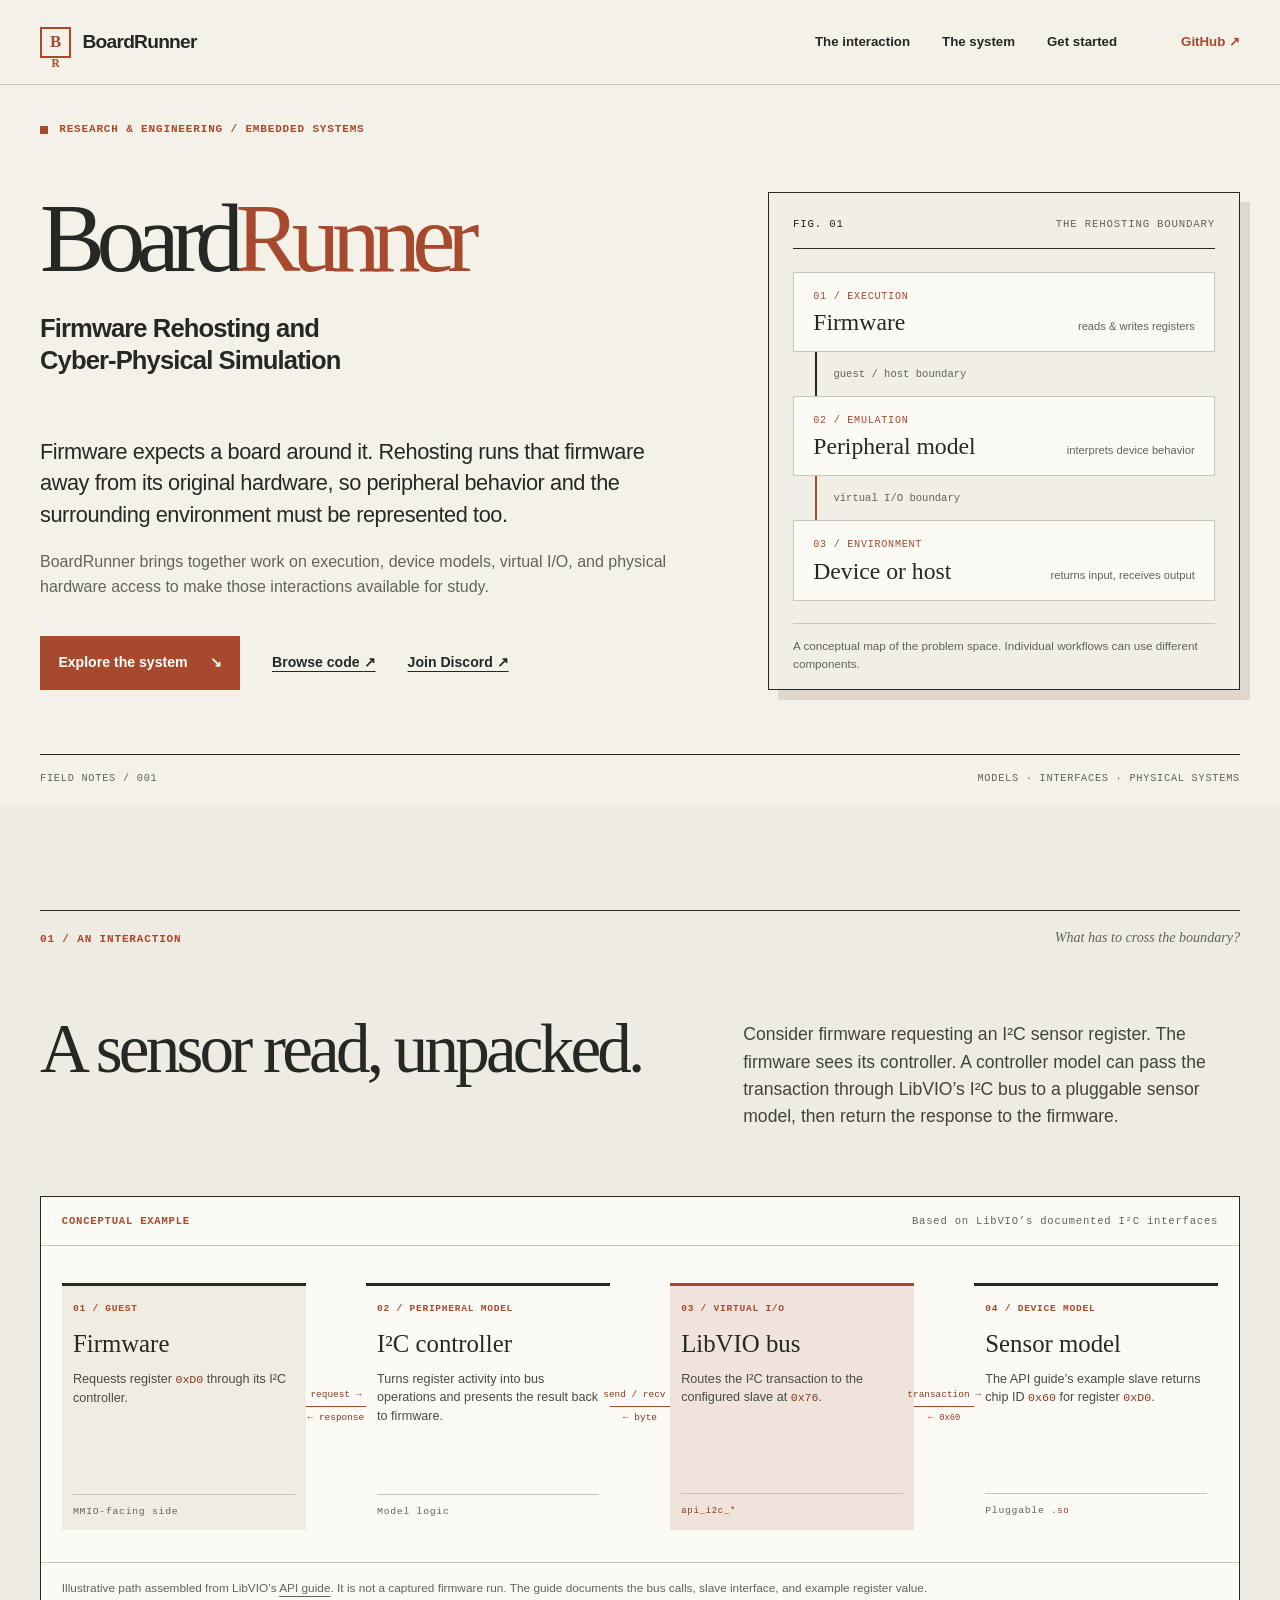
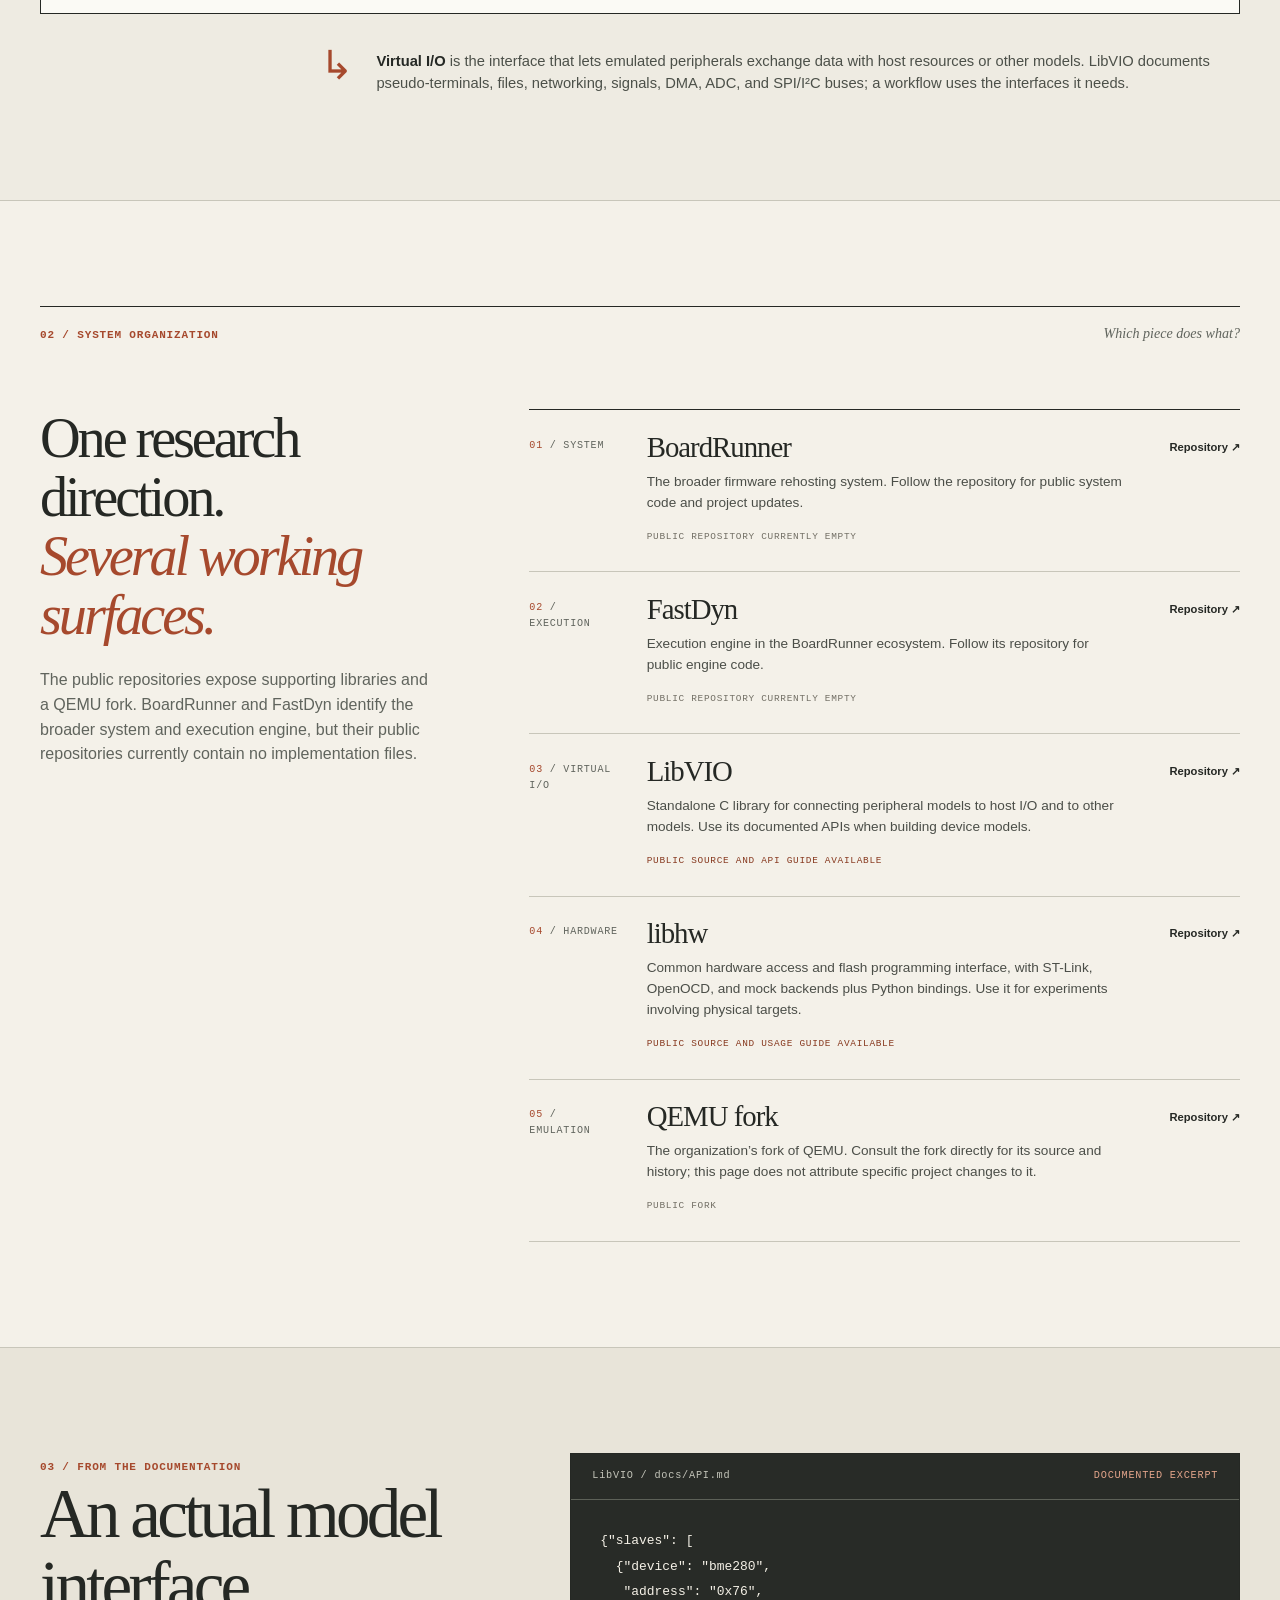
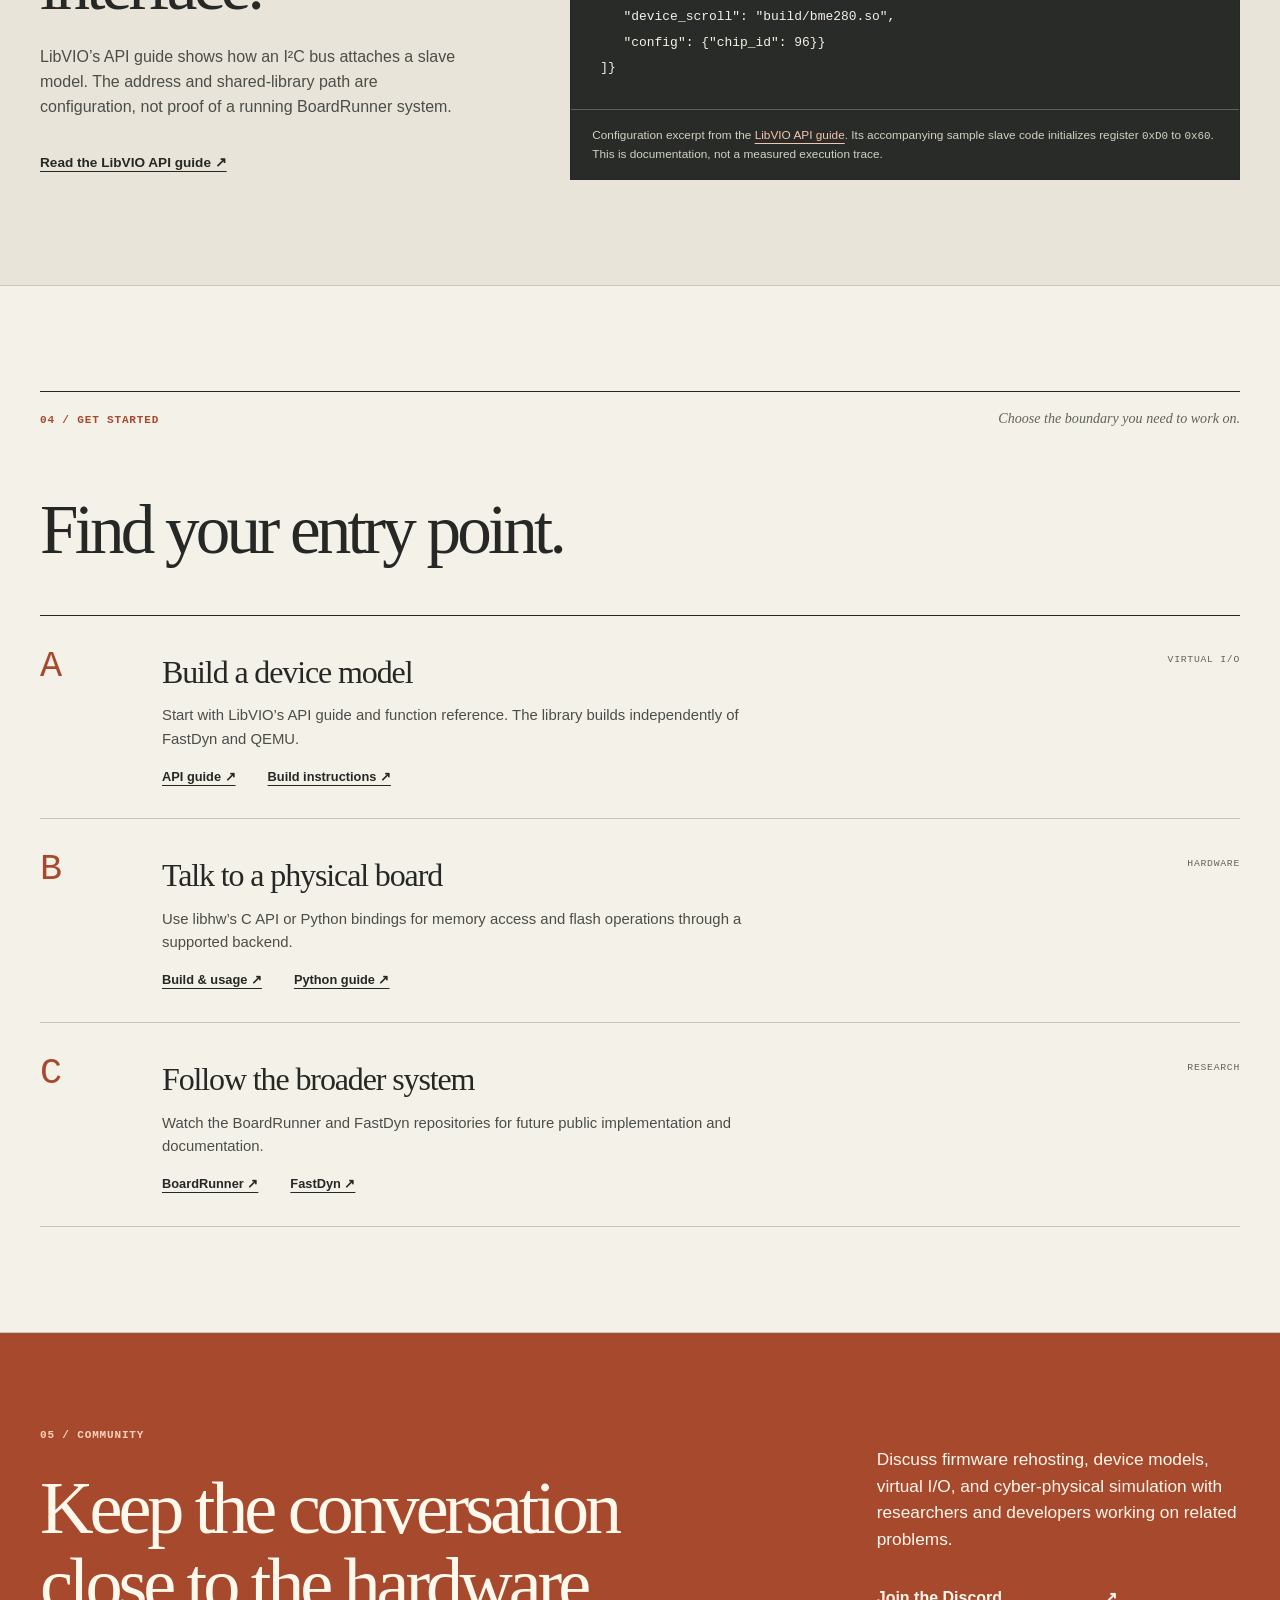
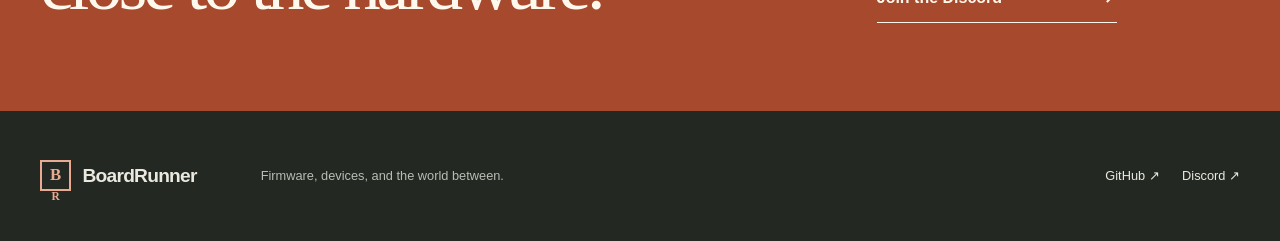
==== index.html @ d7769167 "Build BoardRunner research website" ====
<!doctype html>
<html lang="en">
<head>
  <meta charset="utf-8">
  <meta name="viewport" content="width=device-width, initial-scale=1">
  <meta name="color-scheme" content="light">
  <meta name="theme-color" content="#f4f1e9">
  <meta name="description" content="BoardRunner is a research and engineering effort focused on firmware rehosting, virtual I/O, and cyber-physical systems simulation.">
  <title>BoardRunner — Firmware Rehosting and Cyber-Physical Simulation</title>
  <link rel="icon" href="./favicon.svg" type="image/svg+xml">
  <link rel="stylesheet" href="./styles.css">
</head>
<body>
  <a class="skip-link" href="#main">Skip to content</a>
  <header class="site-header">
    <div class="wrap header-inner">
      <a class="wordmark" href="#top" aria-label="BoardRunner, back to top"><span class="wordmark-mark" aria-hidden="true">B<span>R</span></span><span>BoardRunner</span></a>
      <nav aria-label="Main navigation"><a href="#interaction">The interaction</a><a href="#system">The system</a><a href="#start">Get started</a></nav>
      <a class="header-github" href="https://github.com/boardrunner2049">GitHub <span aria-hidden="true">↗</span></a>
    </div>
  </header>
  <main id="main">
    <section class="hero wrap" id="top" aria-labelledby="hero-title">
      <div class="hero-kicker"><span class="line-dot" aria-hidden="true"></span> Research &amp; engineering / embedded systems</div>
      <div class="hero-grid">
        <div class="hero-copy">
          <h1 id="hero-title">Board<span>Runner</span><small>Firmware Rehosting and<br>Cyber-Physical Simulation</small></h1>
          <p class="lead">Firmware expects a board around it. Rehosting runs that firmware away from its original hardware, so peripheral behavior and the surrounding environment must be represented too.</p>
          <p class="hero-secondary">BoardRunner brings together work on execution, device models, virtual I/O, and physical hardware access to make those interactions available for study.</p>
          <div class="hero-actions"><a class="primary-link" href="#interaction">Explore the system <span aria-hidden="true">↘</span></a><a href="https://github.com/boardrunner2049">Browse code <span aria-hidden="true">↗</span></a><a href="https://discord.gg/wYFbUQT5y">Join Discord <span aria-hidden="true">↗</span></a></div>
        </div>
        <div class="hero-figure" role="img" aria-label="Conceptual map: firmware interacts with a peripheral model, which exchanges data with a device or host through virtual I/O.">
          <div class="figure-index">FIG. 01 <span>THE REHOSTING BOUNDARY</span></div>
          <div class="hero-schema">
            <div class="schema-entry"><span class="schema-num">01 / EXECUTION</span><strong>Firmware</strong><span>reads &amp; writes registers</span></div>
            <div class="schema-connector"><span>guest / host boundary</span></div>
            <div class="schema-entry"><span class="schema-num">02 / EMULATION</span><strong>Peripheral model</strong><span>interprets device behavior</span></div>
            <div class="schema-connector accent"><span>virtual I/O boundary</span></div>
            <div class="schema-entry"><span class="schema-num">03 / ENVIRONMENT</span><strong>Device or host</strong><span>returns input, receives output</span></div>
          </div>
          <p class="figure-caption">A conceptual map of the problem space. Individual workflows can use different components.</p>
        </div>
      </div>
      <div class="hero-footer"><span>FIELD NOTES / 001</span><span>MODELS · INTERFACES · PHYSICAL SYSTEMS</span></div>
    </section>
    <section class="section interaction" id="interaction" aria-labelledby="interaction-title">
      <div class="wrap">
        <div class="section-head"><span class="eyebrow">01 / AN INTERACTION</span><p>What has to cross the boundary?</p></div>
        <div class="section-intro"><h2 id="interaction-title">A sensor read, unpacked.</h2><p>Consider firmware requesting an I²C sensor register. The firmware sees its controller. A controller model can pass the transaction through LibVIO’s I²C bus to a pluggable sensor model, then return the response to the firmware.</p></div>
        <figure class="interaction-figure">
          <div class="figure-topline"><span>CONCEPTUAL EXAMPLE</span><span>Based on LibVIO’s documented I²C interfaces</span></div>
          <p class="flow-mobile-key">Request: firmware → controller → LibVIO → sensor<br>Response: sensor → LibVIO → controller → firmware</p>
          <div class="flow" role="img" aria-label="Conceptual I2C read: firmware requests register 0xD0; an I2C controller model passes bus operations through LibVIO to an example sensor model at address 0x76; the example model returns chip ID 0x60; the controller makes the result available to firmware.">
            <div class="flow-node flow-firmware"><span class="node-number">01 / GUEST</span><strong>Firmware</strong><p>Requests register <code>0xD0</code> through its I²C controller.</p><span class="node-foot">MMIO-facing side</span></div>
            <div class="flow-arrow"><span>request →</span><i aria-hidden="true"></i><span>← response</span></div>
            <div class="flow-node"><span class="node-number">02 / PERIPHERAL MODEL</span><strong>I²C controller</strong><p>Turns register activity into bus operations and presents the result back to firmware.</p><span class="node-foot">Model logic</span></div>
            <div class="flow-arrow"><span>send / recv →</span><i aria-hidden="true"></i><span>← byte</span></div>
            <div class="flow-node flow-vio"><span class="node-number">03 / VIRTUAL I/O</span><strong>LibVIO bus</strong><p>Routes the I²C transaction to the configured slave at <code>0x76</code>.</p><span class="node-foot"><code>api_i2c_*</code></span></div>
            <div class="flow-arrow"><span>transaction →</span><i aria-hidden="true"></i><span>← <code>0x60</code></span></div>
            <div class="flow-node"><span class="node-number">04 / DEVICE MODEL</span><strong>Sensor model</strong><p>The API guide’s example slave returns chip ID <code>0x60</code> for register <code>0xD0</code>.</p><span class="node-foot">Pluggable <code>.so</code></span></div>
          </div>
          <figcaption>Illustrative path assembled from LibVIO’s <a href="https://github.com/boardrunner2049/LibVIO/blob/main/docs/API.md">API guide</a>. It is not a captured firmware run. The guide documents the bus calls, slave interface, and example register value.</figcaption>
        </figure>
        <div class="aside-note"><span aria-hidden="true">↳</span><p><strong>Virtual I/O</strong> is the interface that lets emulated peripherals exchange data with host resources or other models. LibVIO documents pseudo-terminals, files, networking, signals, DMA, ADC, and SPI/I²C buses; a workflow uses the interfaces it needs.</p></div>
      </div>
    </section>
    <section class="section system" id="system" aria-labelledby="system-title">
      <div class="wrap">
        <div class="section-head"><span class="eyebrow">02 / SYSTEM ORGANIZATION</span><p>Which piece does what?</p></div>
        <div class="system-layout">
          <div class="system-heading"><h2 id="system-title">One research direction.<br><em>Several working surfaces.</em></h2><p>The public repositories expose supporting libraries and a QEMU fork. BoardRunner and FastDyn identify the broader system and execution engine, but their public repositories currently contain no implementation files.</p></div>
          <div class="component-list">
            <article class="component"><div class="component-id">01 <span>/ SYSTEM</span></div><div><h3>BoardRunner</h3><p>The broader firmware rehosting system. Follow the repository for public system code and project updates.</p><span class="availability">Public repository currently empty</span></div><a href="https://github.com/boardrunner2049/BoardRunner" aria-label="BoardRunner repository">Repository ↗</a></article>
            <article class="component"><div class="component-id">02 <span>/ EXECUTION</span></div><div><h3>FastDyn</h3><p>Execution engine in the BoardRunner ecosystem. Follow its repository for public engine code.</p><span class="availability">Public repository currently empty</span></div><a href="https://github.com/boardrunner2049/FastDyn" aria-label="FastDyn repository">Repository ↗</a></article>
            <article class="component"><div class="component-id">03 <span>/ VIRTUAL I/O</span></div><div><h3>LibVIO</h3><p>Standalone C library for connecting peripheral models to host I/O and to other models. Use its documented APIs when building device models.</p><span class="availability available">Public source and API guide available</span></div><a href="https://github.com/boardrunner2049/LibVIO" aria-label="LibVIO repository">Repository ↗</a></article>
            <article class="component"><div class="component-id">04 <span>/ HARDWARE</span></div><div><h3>libhw</h3><p>Common hardware access and flash programming interface, with ST-Link, OpenOCD, and mock backends plus Python bindings. Use it for experiments involving physical targets.</p><span class="availability available">Public source and usage guide available</span></div><a href="https://github.com/boardrunner2049/libhw" aria-label="libhw repository">Repository ↗</a></article>
            <article class="component"><div class="component-id">05 <span>/ EMULATION</span></div><div><h3>QEMU fork</h3><p>The organization’s fork of QEMU. Consult the fork directly for its source and history; this page does not attribute specific project changes to it.</p><span class="availability">Public fork</span></div><a href="https://github.com/boardrunner2049/qemu" aria-label="QEMU fork repository">Repository ↗</a></article>
          </div>
        </div>
      </div>
    </section>
    <section class="section evidence" aria-labelledby="evidence-title">
      <div class="wrap evidence-grid">
        <div><span class="eyebrow">03 / FROM THE DOCUMENTATION</span><h2 id="evidence-title">An actual model interface.</h2><p>LibVIO’s API guide shows how an I²C bus attaches a slave model. The address and shared-library path are configuration, not proof of a running BoardRunner system.</p><a class="text-link" href="https://github.com/boardrunner2049/LibVIO/blob/main/docs/API.md">Read the LibVIO API guide ↗</a></div>
        <figure class="code-figure"><div class="code-header"><span>LibVIO / docs/API.md</span><span>DOCUMENTED EXCERPT</span></div><pre><code>{"slaves": [
  {"device": "bme280",
   "address": "0x76",
   "device_scroll": "build/bme280.so",
   "config": {"chip_id": 96}}
]}</code></pre><figcaption>Configuration excerpt from the <a href="https://github.com/boardrunner2049/LibVIO/blob/main/docs/API.md">LibVIO API guide</a>. Its accompanying sample slave code initializes register <code>0xD0</code> to <code>0x60</code>. This is documentation, not a measured execution trace.</figcaption></figure>
      </div>
    </section>
    <section class="section start" id="start" aria-labelledby="start-title">
      <div class="wrap">
        <div class="section-head"><span class="eyebrow">04 / GET STARTED</span><p>Choose the boundary you need to work on.</p></div>
        <h2 id="start-title">Find your entry point.</h2>
        <div class="start-list">
          <article><span class="start-num">A</span><div><h3>Build a device model</h3><p>Start with LibVIO’s API guide and function reference. The library builds independently of FastDyn and QEMU.</p><div class="start-links"><a href="https://github.com/boardrunner2049/LibVIO/blob/main/docs/API.md">API guide ↗</a><a href="https://github.com/boardrunner2049/LibVIO/blob/main/README.md#build">Build instructions ↗</a></div></div><span class="start-tag">VIRTUAL I/O</span></article>
          <article><span class="start-num">B</span><div><h3>Talk to a physical board</h3><p>Use libhw’s C API or Python bindings for memory access and flash operations through a supported backend.</p><div class="start-links"><a href="https://github.com/boardrunner2049/libhw/blob/main/README.md#building-the-project">Build &amp; usage ↗</a><a href="https://github.com/boardrunner2049/libhw/blob/main/utils/python/README.md">Python guide ↗</a></div></div><span class="start-tag">HARDWARE</span></article>
          <article><span class="start-num">C</span><div><h3>Follow the broader system</h3><p>Watch the BoardRunner and FastDyn repositories for future public implementation and documentation.</p><div class="start-links"><a href="https://github.com/boardrunner2049/BoardRunner">BoardRunner ↗</a><a href="https://github.com/boardrunner2049/FastDyn">FastDyn ↗</a></div></div><span class="start-tag">RESEARCH</span></article>
        </div>
      </div>
    </section>
    <section class="community" aria-labelledby="community-title"><div class="wrap community-layout"><div><span class="eyebrow">05 / COMMUNITY</span><h2 id="community-title">Keep the conversation<br>close to the hardware.</h2></div><div><p>Discuss firmware rehosting, device models, virtual I/O, and cyber-physical simulation with researchers and developers working on related problems.</p><a class="community-link" href="https://discord.gg/wYFbUQT5y">Join the Discord <span aria-hidden="true">↗</span></a></div></div></section>
  </main>
  <footer class="site-footer"><div class="wrap footer-inner"><a class="wordmark footer-mark" href="#top"><span class="wordmark-mark" aria-hidden="true">B<span>R</span></span><span>BoardRunner</span></a><p>Firmware, devices, and the world between.</p><div><a href="https://github.com/boardrunner2049">GitHub ↗</a><a href="https://discord.gg/wYFbUQT5y">Discord ↗</a></div></div></footer>
</body>
</html>
---- styles.css ----
:root{--paper:#f4f1e9;--paper-deep:#ece8dd;--ink:#252824;--muted:#60645d;--line:#c8c6ba;--accent:#a6492d;--accent-dark:#87391f;--white:#fbfaf5}
*{box-sizing:border-box}
html{scroll-behavior:smooth}
body{margin:0;background:var(--paper);color:var(--ink);font-family:"Trebuchet MS",Arial,sans-serif;font-size:16px;line-height:1.55}
a{color:inherit;text-decoration-thickness:1px;text-underline-offset:4px}
a:hover{color:var(--accent-dark)}
a:focus-visible{outline:3px solid var(--accent);outline-offset:4px;border-radius:1px}
.skip-link{position:absolute;left:1rem;top:-5rem;z-index:20;padding:.7rem 1rem;background:var(--ink);color:white}
.skip-link:focus{top:1rem}
.wrap{width:min(100% - 80px,1420px);margin-inline:auto}
.site-header{border-bottom:1px solid var(--line)}
.header-inner{min-height:84px;display:flex;align-items:center;gap:2rem}
.wordmark{display:inline-flex;align-items:center;gap:.72rem;text-decoration:none;font-weight:700;letter-spacing:-.04em;font-size:1.2rem;white-space:nowrap}
.wordmark-mark{display:grid;place-items:center;width:31px;height:31px;border:2px solid var(--accent);font-family:Georgia,serif;font-weight:700;color:var(--accent);font-size:1.05rem;letter-spacing:-.2em;padding-right:.18em}
.wordmark-mark span{font-size:.68em;align-self:end;margin-bottom:.25em}
nav{display:flex;gap:clamp(1rem,2.5vw,2.8rem);margin-left:auto}
nav a,.header-github{font-size:.83rem;text-decoration:none;font-weight:700}
.header-github{margin-left:2rem;color:var(--accent)}
.hero{padding-top:36px}
.hero-kicker,.eyebrow,.hero-footer,.figure-index,.schema-num,.node-number,.node-foot,.component-id,.availability,.start-num,.start-tag,.figure-topline,.code-header{font-family:"SFMono-Regular",Consolas,"Liberation Mono",monospace;letter-spacing:.075em}
.hero-kicker,.eyebrow{font-size:.69rem;font-weight:700;color:var(--accent)}
.hero-kicker{display:flex;align-items:center;gap:.7rem;text-transform:uppercase}
.line-dot{width:8px;height:8px;background:var(--accent);display:inline-block}
.hero-grid{display:grid;grid-template-columns:minmax(0,1.15fr) minmax(380px,.85fr);gap:clamp(3rem,7vw,8rem);align-items:end;padding:54px 0 64px}
h1,h2,h3,p{margin-top:0}
h1,h2,h3{font-family:Georgia,"Times New Roman",serif;font-weight:400}
h1{font-size:clamp(4.2rem,7.6vw,7rem);letter-spacing:-.087em;line-height:.84;margin-bottom:3.7rem;white-space:nowrap}
h1>span{color:var(--accent)}
h1 small{display:block;margin-top:2.1rem;font-family:"Trebuchet MS",Arial,sans-serif;font-size:clamp(1.08rem,2vw,1.8rem);font-weight:700;letter-spacing:-.035em;line-height:1.23}
.lead{font-size:clamp(1.25rem,1.7vw,1.65rem);line-height:1.46;letter-spacing:-.02em;max-width:710px;margin-bottom:1.2rem}
.hero-secondary{color:var(--muted);max-width:650px;margin-bottom:2.3rem}
.hero-actions{display:flex;flex-wrap:wrap;align-items:center;gap:1.2rem 2rem}
.hero-actions a{font-weight:700;font-size:.88rem}
.hero-actions .primary-link{display:inline-flex;justify-content:space-between;align-items:center;min-width:200px;background:var(--accent);color:white;padding:1rem 1.15rem;text-decoration:none}
.primary-link:hover{background:var(--accent-dark)}
.hero-figure{min-width:0;border:1px solid var(--ink);padding:1.4rem 1.5rem 1rem;background:#f1eee5;box-shadow:10px 10px 0 #ded9cc}
.figure-index{font-size:.67rem;display:flex;justify-content:space-between;gap:1rem;border-bottom:1px solid var(--ink);padding-bottom:1rem}
.figure-index span{color:var(--muted)}
.hero-schema{padding:1.4rem 0}
.schema-entry{display:grid;grid-template-columns:1fr auto;column-gap:1rem;border:1px solid var(--line);background:var(--white);padding:1rem 1.2rem}
.schema-entry .schema-num{grid-column:1/-1;color:var(--accent);font-size:.63rem;margin-bottom:.3rem}
.schema-entry strong{font-family:Georgia,serif;font-weight:400;font-size:1.48rem;line-height:1.1}
.schema-entry>span:last-child{font-size:.7rem;color:var(--muted);align-self:end;text-align:right}
.schema-connector{height:44px;display:flex;align-items:center;gap:1rem;padding-left:1.4rem;font-family:Consolas,monospace;font-size:.66rem;color:var(--muted)}
.schema-connector:before{content:"";height:100%;border-left:2px solid var(--ink)}
.schema-connector.accent:before{border-color:var(--accent)}
.figure-caption{font-size:.73rem;color:var(--muted);border-top:1px solid var(--line);padding-top:.8rem;margin:0}
.hero-footer{display:flex;justify-content:space-between;border-top:1px solid var(--ink);padding:1rem 0 1.1rem;font-size:.64rem;color:var(--muted)}
.section{padding:105px 0;border-bottom:1px solid var(--line)}
.section-head{display:flex;justify-content:space-between;align-items:baseline;border-top:1px solid var(--ink);padding-top:1rem;margin-bottom:4rem}
.section-head p{font-family:Georgia,serif;font-style:italic;color:var(--muted);font-size:.88rem;margin:0}
.section h2{font-size:clamp(2.8rem,5.4vw,5.4rem);line-height:1.05;letter-spacing:-.055em;margin-bottom:1.4rem}
.section-intro{display:grid;grid-template-columns:1.1fr .9fr;gap:6rem;align-items:start;margin-bottom:3rem}
.section-intro p{font-size:1.1rem;max-width:560px;padding-top:.55rem;color:#41443e}
.interaction{background:#eeebe2}
.interaction-figure{margin:0;background:var(--white);border:1px solid var(--ink)}
.figure-topline{display:flex;justify-content:space-between;gap:1rem;padding:1rem 1.3rem;border-bottom:1px solid var(--line);font-size:.66rem;color:var(--accent);font-weight:700}
.figure-topline span:last-child{color:var(--muted);font-weight:400}
.flow-mobile-key{display:none}
.flow{display:grid;grid-template-columns:minmax(0,1fr) 60px minmax(0,1fr) 60px minmax(0,1fr) 60px minmax(0,1fr);gap:0;padding:2.3rem 1.3rem 2rem}
.flow-node{min-width:0;min-height:247px;display:flex;flex-direction:column;border-top:3px solid var(--ink);padding:1rem .7rem .7rem}
.flow-firmware{background:#f0ece1}
.flow-vio{background:#efe3db;border-color:var(--accent)}
.node-number{font-size:.6rem;color:var(--accent);font-weight:700;margin-bottom:.8rem}
.flow-node strong{font-family:Georgia,serif;font-size:1.55rem;font-weight:400;line-height:1.1;margin-bottom:.8rem}
.flow-node p{font-size:.79rem;line-height:1.45;color:#484b45;margin-bottom:.7rem}
.node-foot{font-size:.61rem;color:var(--muted);margin-top:auto;border-top:1px solid var(--line);padding-top:.55rem}
code,pre{font-family:"SFMono-Regular",Consolas,"Liberation Mono",monospace}
code{font-size:.92em;color:var(--accent-dark)}
.flow-arrow{display:flex;flex-direction:column;align-items:center;justify-content:center;gap:4px;font-family:Consolas,monospace;font-size:.59rem;white-space:nowrap;color:var(--accent-dark)}
.flow-arrow i{width:100%;border-top:1px solid var(--accent)}
.interaction-figure figcaption,.code-figure figcaption{border-top:1px solid var(--line);padding:1rem 1.3rem;color:var(--muted);font-size:.74rem}
.aside-note{display:flex;gap:1.4rem;max-width:920px;margin:2.2rem 0 0 auto}
.aside-note>span{color:var(--accent);font-family:Georgia,serif;font-size:2.5rem;line-height:.8}
.aside-note p{font-size:.92rem;margin:0;color:#4c5049}
.aside-note strong{color:var(--ink)}
.system-layout{display:grid;grid-template-columns:minmax(260px,.72fr) minmax(0,1.28fr);gap:clamp(3rem,7vw,8rem)}
.system-heading h2{font-size:clamp(2.7rem,4.4vw,4.7rem)}
.system-heading h2 em{color:var(--accent);font-weight:400}
.system-heading p{max-width:440px;color:var(--muted)}
.component-list{border-top:1px solid var(--ink)}
.component{display:grid;grid-template-columns:95px minmax(0,1fr) auto;gap:1.4rem;padding:1.35rem 0 1.55rem;border-bottom:1px solid var(--line)}
.component-id{font-size:.63rem;color:var(--accent);padding-top:.38rem}
.component-id span{color:var(--muted)}
.component h3{font-size:1.8rem;letter-spacing:-.035em;line-height:1.05;margin-bottom:.55rem}
.component p{font-size:.85rem;color:#4b4e48;margin-bottom:.55rem;max-width:480px}
.availability{font-size:.59rem;text-transform:uppercase;color:#726f65}
.availability.available{color:var(--accent-dark)}
.component>a{font-size:.7rem;font-weight:700;text-decoration:none;white-space:nowrap;padding-top:.45rem}
.evidence{background:#e8e4d9}
.evidence-grid{display:grid;grid-template-columns:minmax(0,.78fr) minmax(0,1.22fr);gap:clamp(3rem,8vw,8rem)}
.evidence-grid>div>p{max-width:450px;color:#4b4e48}
.text-link{display:inline-block;font-size:.85rem;font-weight:700;margin-top:1rem}
.code-figure{min-width:0;margin:0;border:1px solid var(--ink);background:#282b27;color:#f3f0e6}
.code-header{display:flex;justify-content:space-between;gap:1rem;padding:.9rem 1.3rem;border-bottom:1px solid #5d6158;color:#c3c4b9;font-size:.64rem}
.code-header span:last-child{color:#e2a48a}
.code-figure pre{overflow:auto;font-size:.88rem;line-height:1.8;padding:1.8rem;margin:0;color:#f5f1e7}
.code-figure figcaption{border-color:#5d6158;color:#d3d0c5}
.code-figure a{color:#f5c4af}
.code-figure code{color:inherit}
.start h2{margin-bottom:3rem}
.start-list{border-top:1px solid var(--ink)}
.start-list article{display:grid;grid-template-columns:90px minmax(0,1fr) 150px;gap:2rem;align-items:start;padding:2rem 0;border-bottom:1px solid var(--line)}
.start-num{font-size:2.3rem;color:var(--accent);line-height:1}
.start-list h3{font-size:2rem;margin-bottom:.45rem;letter-spacing:-.035em}
.start-list p{max-width:590px;color:#4b4e48;font-size:.93rem;margin-bottom:1rem}
.start-links{display:flex;flex-wrap:wrap;gap:1rem 2rem}
.start-links a{font-size:.8rem;font-weight:700}
.start-tag{font-size:.61rem;color:var(--muted);text-align:right;padding-top:.3rem}
.community{background:var(--accent);color:#fff8ec;padding:5.5rem 0}
.community-layout{display:grid;grid-template-columns:1fr .48fr;gap:5rem;align-items:end}
.community .eyebrow{color:#ffd2be}
.community h2{font-size:clamp(2.9rem,5.8vw,6.2rem);line-height:1.03;letter-spacing:-.055em;margin:1.5rem 0 0}
.community p{font-size:1.08rem;line-height:1.55}
.community-link{display:inline-flex;justify-content:space-between;min-width:240px;border-bottom:1px solid #fff8ec;text-decoration:none;padding:1rem 0 .65rem;font-weight:700}
.community-link:hover{color:#fff0d7}
.site-footer{background:#242823;color:#eae9df}
.footer-inner{min-height:130px;display:flex;align-items:center;gap:2rem}
.footer-mark{color:#eae9df}
.footer-mark .wordmark-mark{border-color:#e8aa90;color:#e8aa90}
.footer-inner p{color:#b9bdb3;font-size:.8rem;margin:0 auto 0 2rem}
.footer-inner>div{display:flex;gap:1.4rem}
.footer-inner>div a{font-size:.8rem;text-decoration:none}
@media(max-width:1150px){.hero-grid{grid-template-columns:1fr .8fr;gap:2rem}h1{font-size:clamp(4.2rem,7.6vw,7rem)}.flow-mobile-key{display:block;font-family:Consolas,monospace;font-size:.67rem;line-height:1.7;color:var(--accent-dark);margin:1.2rem 1.3rem 0}.flow{grid-template-columns:repeat(4,minmax(0,1fr));gap:.5rem}.flow-arrow{display:none}.flow-node{min-height:245px}.flow-node:not(:first-child){border-left:1px solid var(--line)}.system-layout{gap:3rem}.component{grid-template-columns:75px minmax(0,1fr)}.component>a{grid-column:2;padding:0}}
@media(max-width:850px){.wrap{width:min(100% - 40px,1420px)}.header-inner{flex-wrap:wrap;gap:.8rem 1.2rem;padding:1rem 0}nav{order:3;width:100%;margin:0;justify-content:space-between}.header-github{margin-left:auto}.hero-grid,.section-intro,.system-layout,.evidence-grid,.community-layout{grid-template-columns:1fr}.hero-grid{padding:2.7rem 0 3rem}.hero-figure{max-width:600px}.section{padding:5rem 0}.section-head{margin-bottom:2.5rem}.section-intro{gap:0}.system-heading p{max-width:600px}.evidence-grid{gap:2rem}.community-layout{gap:1.5rem}.flow{grid-template-columns:repeat(2,minmax(0,1fr))}.start-list article{grid-template-columns:60px minmax(0,1fr) 100px;gap:1rem}}
@media(max-width:590px){.wrap{width:min(100% - 32px,1420px)}.header-inner{min-height:0}.wordmark{font-size:1.05rem}.header-github{font-size:.75rem}nav a{font-size:.75rem}.hero{padding-top:1.4rem}.hero-kicker{font-size:.6rem}h1{font-size:clamp(2.9rem,14.2vw,5.2rem);margin-bottom:2.7rem}h1 small{margin-top:1.5rem;font-size:1.13rem}.lead{font-size:1.25rem}.hero-figure{padding:1rem;box-shadow:6px 6px 0 #ded9cc}.figure-index{font-size:.57rem}.schema-entry{grid-template-columns:1fr}.schema-entry>span:last-child{text-align:left;margin-top:.2rem}.hero-footer{font-size:.54rem;gap:1rem}.hero-footer span:last-child{text-align:right}.section-head{align-items:start;gap:1rem}.section-head p{text-align:right;font-size:.75rem}.section h2{font-size:3.1rem}.flow{grid-template-columns:1fr;padding:1.1rem}.flow-node{min-height:0;padding:1rem;margin-bottom:.6rem}.flow-node:not(:first-child){border-left:0}.node-foot{margin-top:.5rem}.figure-topline{font-size:.56rem;flex-direction:column;gap:.2rem}.interaction-figure figcaption{font-size:.7rem}.component{grid-template-columns:1fr;gap:.35rem}.component-id{padding:0}.component>a{grid-column:1}.component h3{margin-top:.3rem}.code-figure pre{font-size:.69rem;padding:1rem}.code-header{font-size:.52rem}.start-list article{grid-template-columns:42px 1fr;gap:.6rem}.start-num{font-size:1.7rem}.start-list h3{font-size:1.6rem}.start-tag{grid-column:2;text-align:left;order:-1;padding:0}.community{padding:4rem 0}.community h2{font-size:3rem}.footer-inner{flex-wrap:wrap;gap:.9rem;padding:2rem 0}.footer-inner p{margin:0;order:3;width:100%}.footer-inner>div{margin-left:auto}}
@media(prefers-reduced-motion:reduce){html{scroll-behavior:auto}}
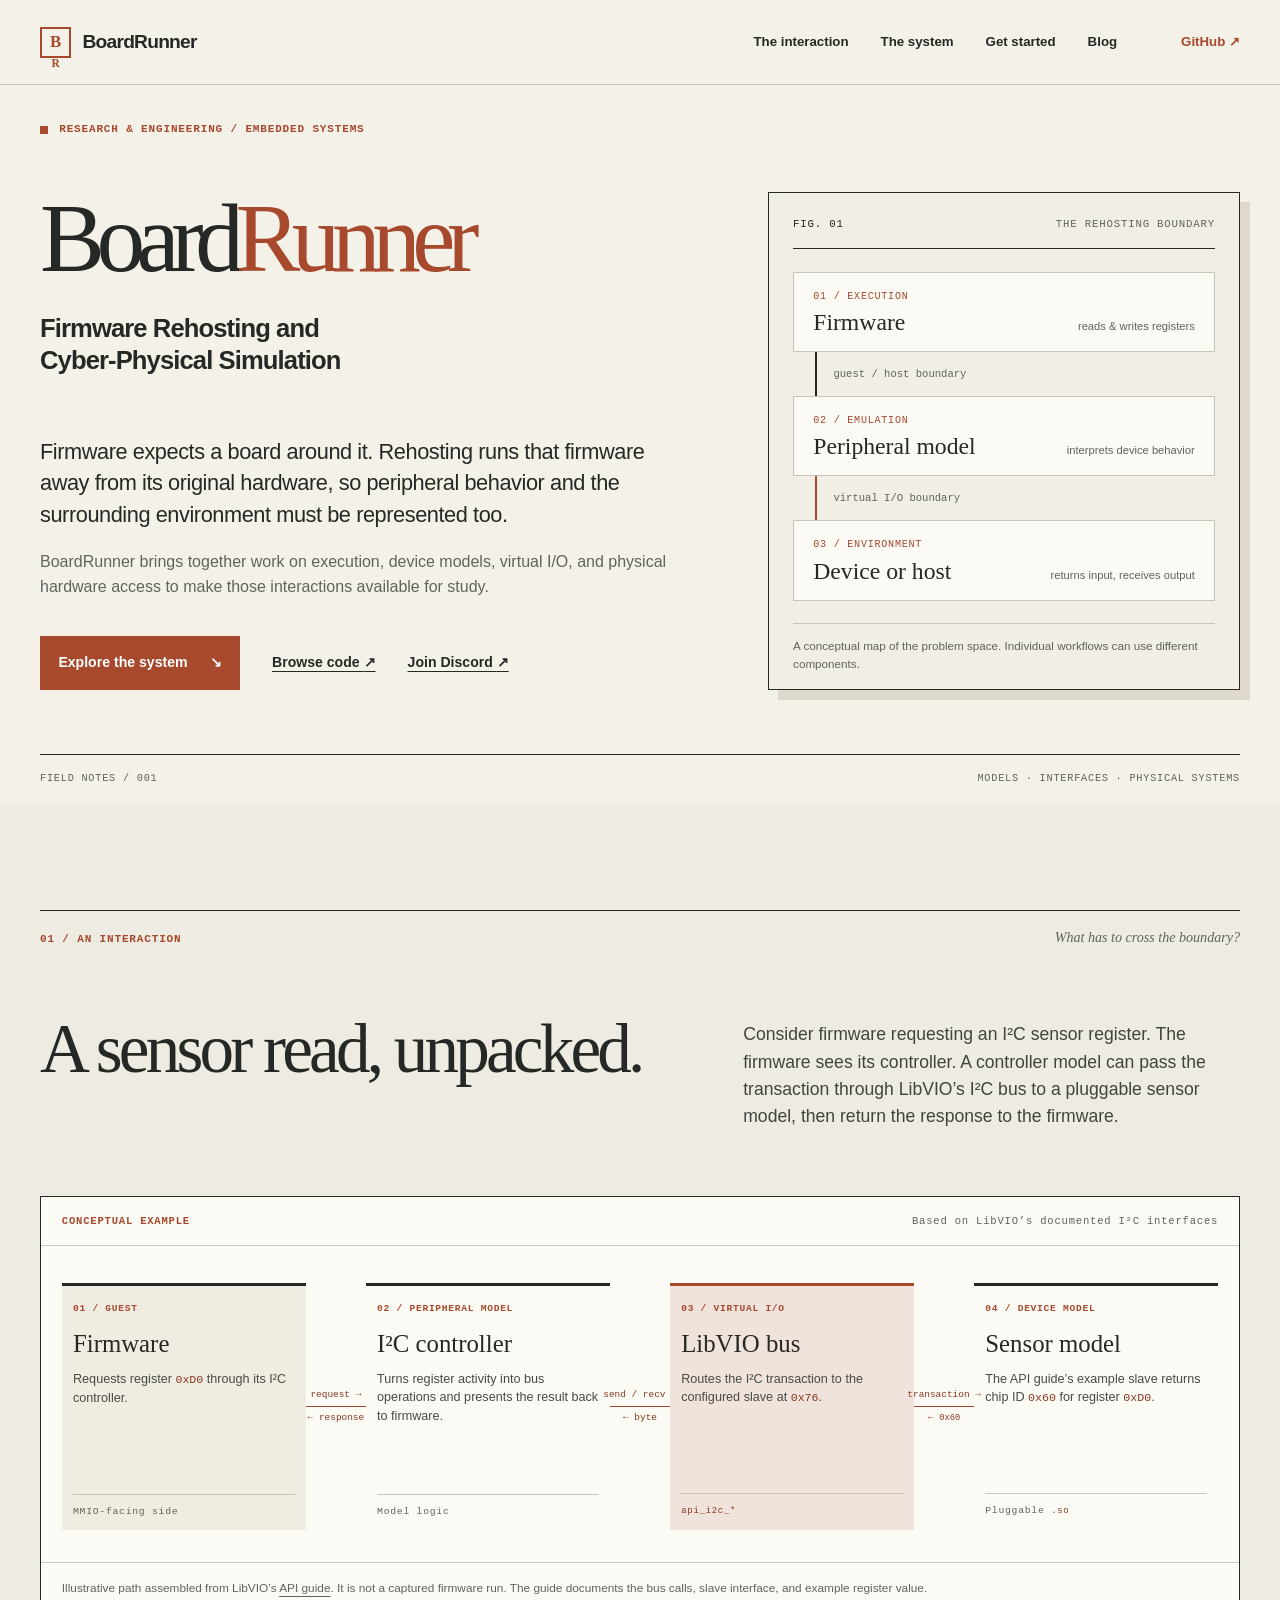
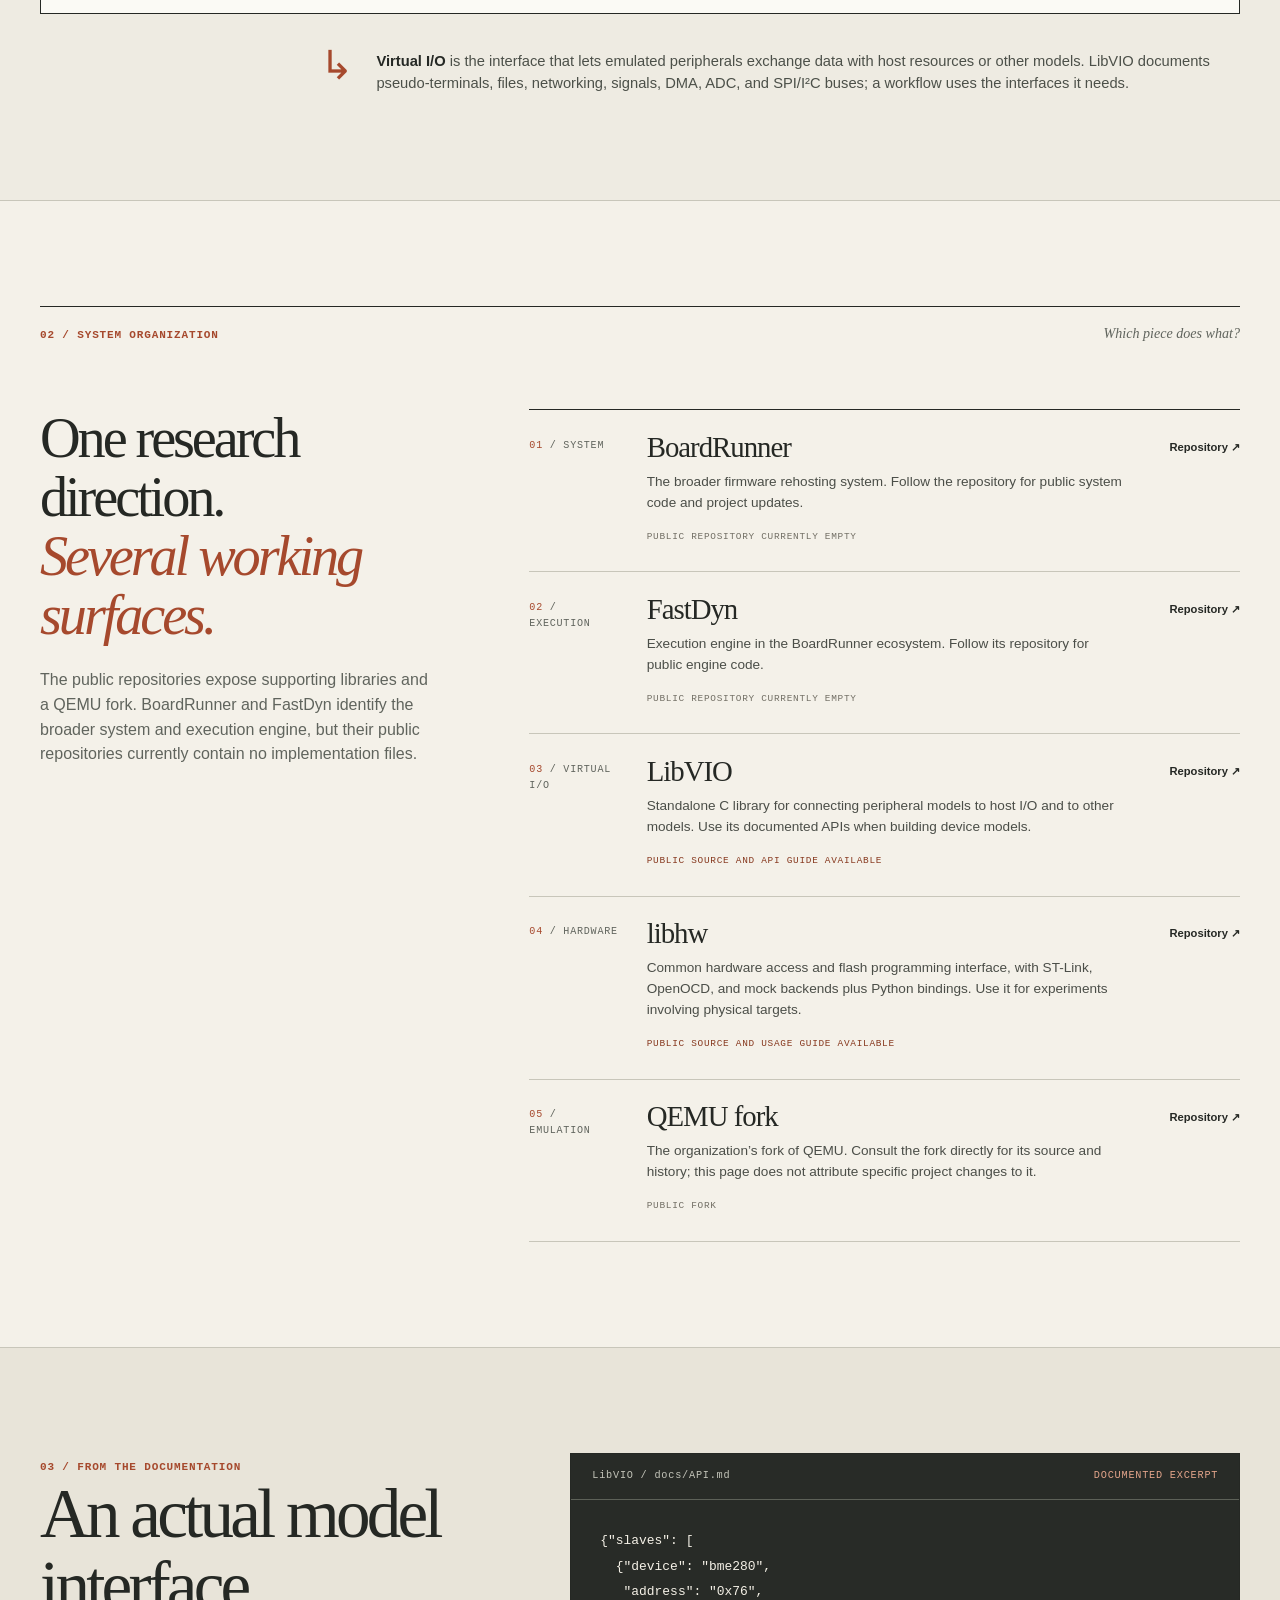
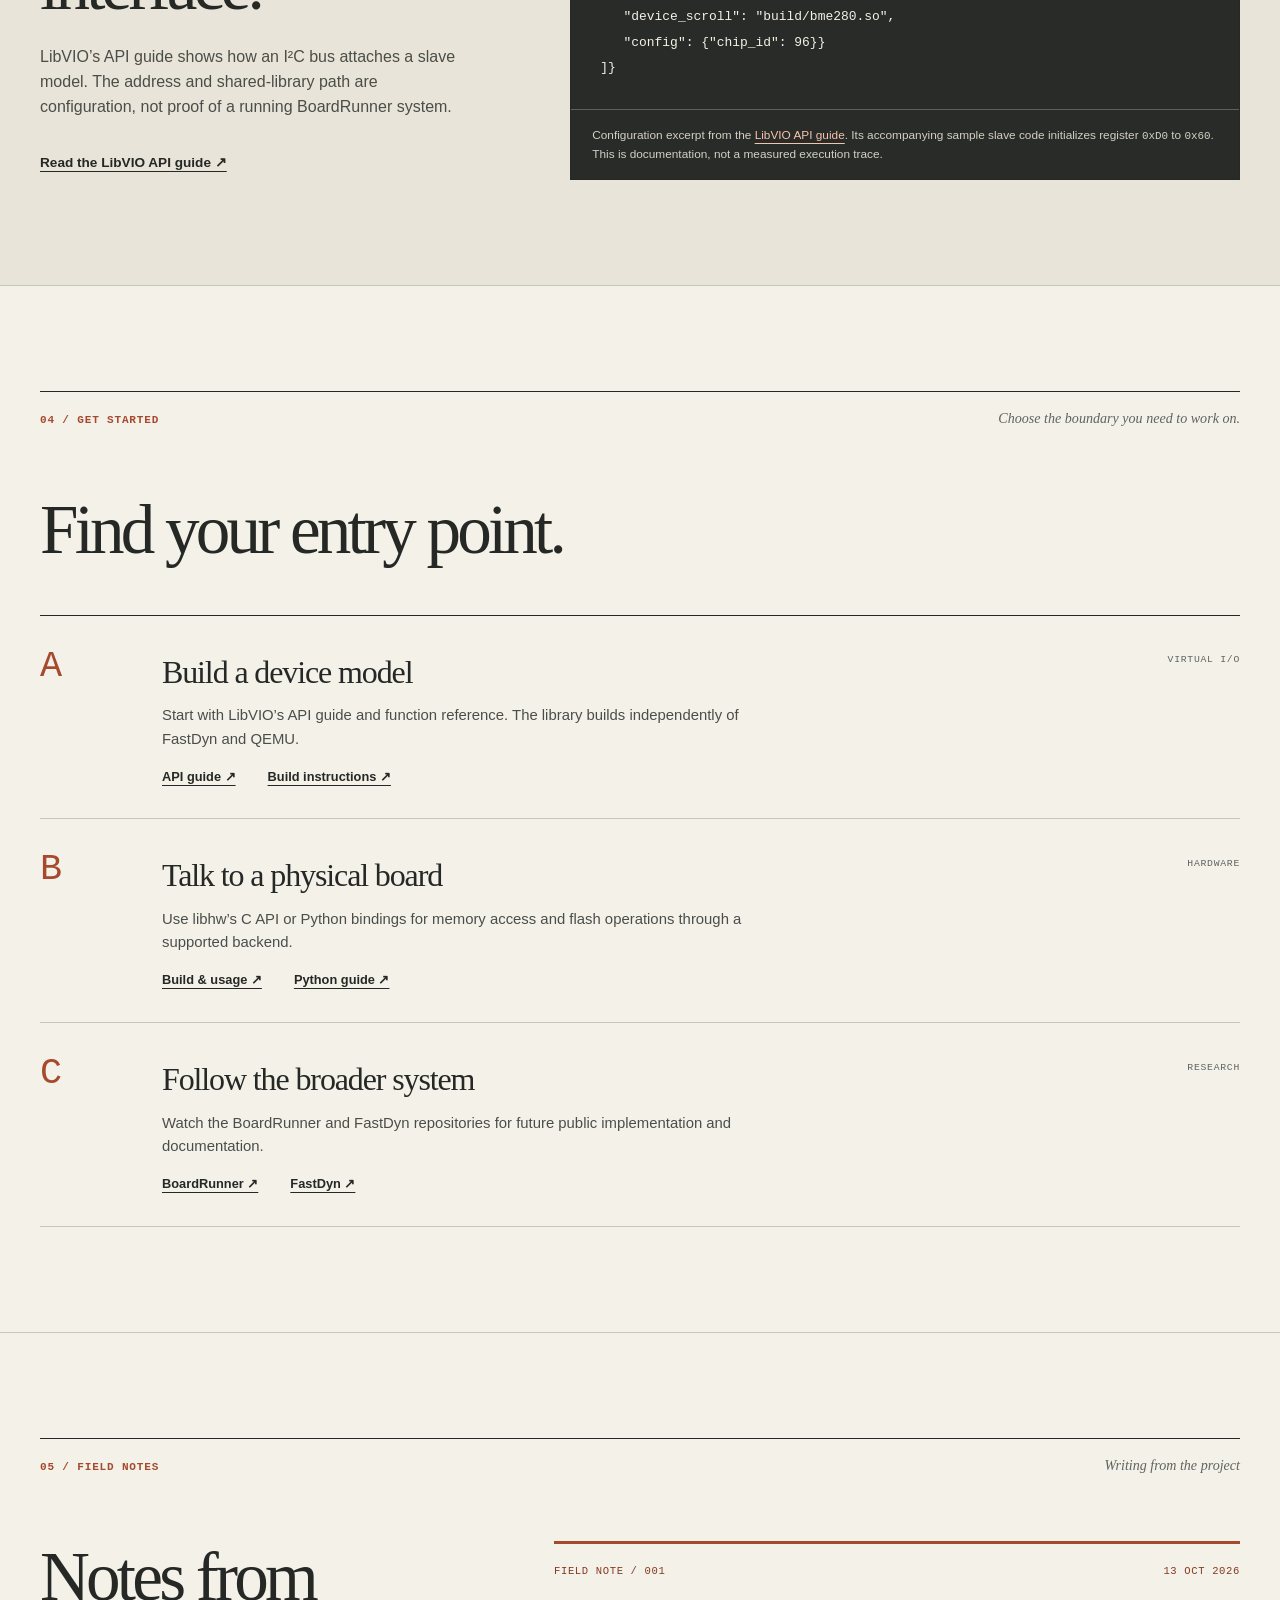
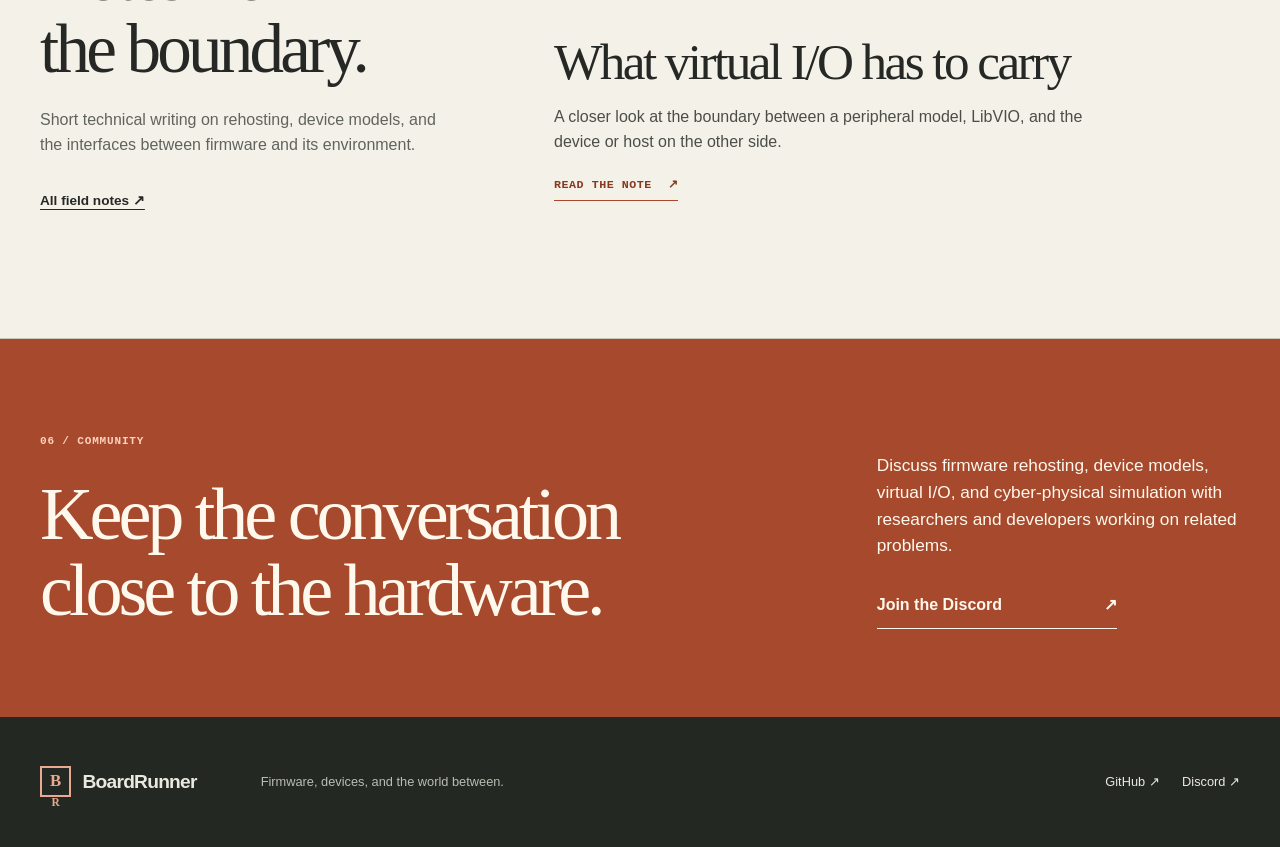
==== commit a117a5ac: "Add BoardRunner field notes blog" ====
--- a/index.html
+++ b/index.html
@@ -15,7 +15,7 @@
   <header class="site-header">
     <div class="wrap header-inner">
       <a class="wordmark" href="#top" aria-label="BoardRunner, back to top"><span class="wordmark-mark" aria-hidden="true">B<span>R</span></span><span>BoardRunner</span></a>
-      <nav aria-label="Main navigation"><a href="#interaction">The interaction</a><a href="#system">The system</a><a href="#start">Get started</a></nav>
+      <nav aria-label="Main navigation"><a href="#interaction">The interaction</a><a href="#system">The system</a><a href="#start">Get started</a><a href="./blog/">Blog</a></nav>
       <a class="header-github" href="https://github.com/boardrunner2049">GitHub <span aria-hidden="true">↗</span></a>
     </div>
   </header>
@@ -101,7 +101,13 @@
         </div>
       </div>
     </section>
-    <section class="community" aria-labelledby="community-title"><div class="wrap community-layout"><div><span class="eyebrow">05 / COMMUNITY</span><h2 id="community-title">Keep the conversation<br>close to the hardware.</h2></div><div><p>Discuss firmware rehosting, device models, virtual I/O, and cyber-physical simulation with researchers and developers working on related problems.</p><a class="community-link" href="https://discord.gg/wYFbUQT5y">Join the Discord <span aria-hidden="true">↗</span></a></div></div></section>
+    <section class="section home-blog" aria-labelledby="home-blog-title"><div class="wrap">
+      <div class="section-head"><span class="eyebrow">05 / FIELD NOTES</span><p>Writing from the project</p></div>
+      <div class="home-blog-layout"><div><h2 id="home-blog-title">Notes from<br>the boundary.</h2><p>Short technical writing on rehosting, device models, and the interfaces between firmware and its environment.</p><a class="text-link" href="./blog/">All field notes ↗</a></div>
+        <article class="home-blog-post"><div class="post-meta"><span>FIELD NOTE / 001</span><time datetime="2026-10-13">13 OCT 2026</time></div><h3><a href="./blog/virtual-io-at-the-boundary/">What virtual I/O has to carry</a></h3><p>A closer look at the boundary between a peripheral model, LibVIO, and the device or host on the other side.</p><a class="read-link" href="./blog/virtual-io-at-the-boundary/">Read the note <span aria-hidden="true">↗</span></a></article>
+      </div>
+    </div></section>
+    <section class="community" aria-labelledby="community-title"><div class="wrap community-layout"><div><span class="eyebrow">06 / COMMUNITY</span><h2 id="community-title">Keep the conversation<br>close to the hardware.</h2></div><div><p>Discuss firmware rehosting, device models, virtual I/O, and cyber-physical simulation with researchers and developers working on related problems.</p><a class="community-link" href="https://discord.gg/wYFbUQT5y">Join the Discord <span aria-hidden="true">↗</span></a></div></div></section>
   </main>
   <footer class="site-footer"><div class="wrap footer-inner"><a class="wordmark footer-mark" href="#top"><span class="wordmark-mark" aria-hidden="true">B<span>R</span></span><span>BoardRunner</span></a><p>Firmware, devices, and the world between.</p><div><a href="https://github.com/boardrunner2049">GitHub ↗</a><a href="https://discord.gg/wYFbUQT5y">Discord ↗</a></div></div></footer>
 </body>
--- a/styles.css
+++ b/styles.css
@@ -125,3 +125,55 @@
 @media(max-width:850px){.wrap{width:min(100% - 40px,1420px)}.header-inner{flex-wrap:wrap;gap:.8rem 1.2rem;padding:1rem 0}nav{order:3;width:100%;margin:0;justify-content:space-between}.header-github{margin-left:auto}.hero-grid,.section-intro,.system-layout,.evidence-grid,.community-layout{grid-template-columns:1fr}.hero-grid{padding:2.7rem 0 3rem}.hero-figure{max-width:600px}.section{padding:5rem 0}.section-head{margin-bottom:2.5rem}.section-intro{gap:0}.system-heading p{max-width:600px}.evidence-grid{gap:2rem}.community-layout{gap:1.5rem}.flow{grid-template-columns:repeat(2,minmax(0,1fr))}.start-list article{grid-template-columns:60px minmax(0,1fr) 100px;gap:1rem}}
 @media(max-width:590px){.wrap{width:min(100% - 32px,1420px)}.header-inner{min-height:0}.wordmark{font-size:1.05rem}.header-github{font-size:.75rem}nav a{font-size:.75rem}.hero{padding-top:1.4rem}.hero-kicker{font-size:.6rem}h1{font-size:clamp(2.9rem,14.2vw,5.2rem);margin-bottom:2.7rem}h1 small{margin-top:1.5rem;font-size:1.13rem}.lead{font-size:1.25rem}.hero-figure{padding:1rem;box-shadow:6px 6px 0 #ded9cc}.figure-index{font-size:.57rem}.schema-entry{grid-template-columns:1fr}.schema-entry>span:last-child{text-align:left;margin-top:.2rem}.hero-footer{font-size:.54rem;gap:1rem}.hero-footer span:last-child{text-align:right}.section-head{align-items:start;gap:1rem}.section-head p{text-align:right;font-size:.75rem}.section h2{font-size:3.1rem}.flow{grid-template-columns:1fr;padding:1.1rem}.flow-node{min-height:0;padding:1rem;margin-bottom:.6rem}.flow-node:not(:first-child){border-left:0}.node-foot{margin-top:.5rem}.figure-topline{font-size:.56rem;flex-direction:column;gap:.2rem}.interaction-figure figcaption{font-size:.7rem}.component{grid-template-columns:1fr;gap:.35rem}.component-id{padding:0}.component>a{grid-column:1}.component h3{margin-top:.3rem}.code-figure pre{font-size:.69rem;padding:1rem}.code-header{font-size:.52rem}.start-list article{grid-template-columns:42px 1fr;gap:.6rem}.start-num{font-size:1.7rem}.start-list h3{font-size:1.6rem}.start-tag{grid-column:2;text-align:left;order:-1;padding:0}.community{padding:4rem 0}.community h2{font-size:3rem}.footer-inner{flex-wrap:wrap;gap:.9rem;padding:2rem 0}.footer-inner p{margin:0;order:3;width:100%}.footer-inner>div{margin-left:auto}}
 @media(prefers-reduced-motion:reduce){html{scroll-behavior:auto}}
+.home-blog{background:#f4f1e9}
+.home-blog-layout{display:grid;grid-template-columns:.75fr 1.25fr;gap:clamp(3rem,8vw,9rem);align-items:start}
+.home-blog-layout>div>p{max-width:400px;color:var(--muted)}
+.home-blog-post{border-top:3px solid var(--accent);padding:1.2rem 0 2rem}
+.post-meta,.article-meta,.archive-date,.article-end,.back-link,.read-link{font-family:"SFMono-Regular",Consolas,"Liberation Mono",monospace}
+.post-meta{display:flex;justify-content:space-between;gap:1rem;color:var(--accent-dark);font-size:.66rem;letter-spacing:.06em;margin-bottom:3.5rem}
+.home-blog-post h3{font-size:clamp(2.4rem,4vw,4.2rem);letter-spacing:-.05em;line-height:1.05;max-width:630px;margin-bottom:1rem}
+.home-blog-post h3 a,.archive-entry h2 a{text-decoration:none}
+.home-blog-post p{color:#4b4e48;max-width:540px}
+.read-link{display:inline-flex;gap:1rem;font-weight:700;font-size:.73rem;text-decoration:none;color:var(--accent-dark);text-transform:uppercase;letter-spacing:.045em;border-bottom:1px solid var(--accent);padding-bottom:.4rem}
+.blog-masthead{padding:3rem 0 0}
+.blog-masthead-grid{display:grid;grid-template-columns:1fr .4fr;gap:5rem;align-items:end;padding:5rem 0 6rem}
+.blog-masthead h1{font-size:clamp(5rem,9vw,10rem);margin:0;white-space:normal}
+.blog-masthead-grid>div{max-width:370px;padding-bottom:.4rem}
+.blog-masthead-grid p:first-child{font-size:1.35rem;line-height:1.42;letter-spacing:-.02em}
+.blog-masthead-grid p:last-child{font-size:.9rem;color:var(--muted);margin-bottom:0}
+.blog-masthead .hero-footer a{text-decoration:none;color:var(--accent-dark);font-weight:700}
+.blog-archive{padding:6rem 0 10rem}
+.blog-archive .section-head{margin-bottom:0}
+.archive-entry{display:grid;grid-template-columns:170px minmax(0,1fr) 45px;gap:2rem;padding:2.5rem 0;border-bottom:1px solid var(--ink)}
+.archive-date{display:flex;flex-direction:column;gap:2rem;font-size:.72rem;line-height:1.5;color:var(--accent-dark)}
+.archive-date span{font-size:.59rem;color:var(--muted);letter-spacing:.06em}
+.archive-entry h2{font-size:clamp(2.5rem,5vw,5.6rem);line-height:1.06;letter-spacing:-.055em;margin-bottom:1.2rem}
+.archive-entry p{max-width:680px;color:#4b4e48}
+.archive-mark{font-size:2rem;color:var(--accent)}
+.article-header{padding-top:2.4rem}
+.back-link{display:inline-block;font-size:.72rem;text-decoration:none;color:var(--accent-dark);margin-bottom:5rem}
+.article-header h1{white-space:normal;font-size:clamp(4rem,7.5vw,8rem);line-height:.93;letter-spacing:-.073em;margin:2.7rem 0 2.5rem;max-width:1180px}
+.article-deck{font-size:clamp(1.3rem,2vw,1.8rem);line-height:1.47;max-width:850px;letter-spacing:-.025em;margin-bottom:3.5rem}
+.article-meta{display:flex;justify-content:space-between;gap:1rem;border-top:1px solid var(--ink);border-bottom:1px solid var(--ink);padding:1rem 0;font-size:.66rem;letter-spacing:.05em;text-transform:uppercase;color:var(--muted)}
+.article-body{display:grid;grid-template-columns:minmax(160px,.34fr) minmax(0,1fr);gap:clamp(3rem,8vw,10rem);padding-top:5rem;padding-bottom:8rem}
+.article-aside{align-self:start;position:sticky;top:2rem;border-top:1px solid var(--ink);padding-top:1rem}
+.article-aside nav{display:flex;flex-direction:column;gap:.8rem;margin:1.3rem 0 0}
+.article-aside nav a{font-size:.8rem;color:var(--muted);font-weight:400;text-decoration:none}
+.article-aside nav a:hover{color:var(--accent)}
+.article-content{max-width:800px}
+.article-content section{scroll-margin-top:2rem;margin-bottom:4.5rem}
+.article-content h2{font-size:clamp(2.3rem,4.1vw,4rem);line-height:1.1;letter-spacing:-.05em;margin-bottom:1.3rem}
+.article-content p{font-size:1.05rem;line-height:1.77;color:#3d413b;max-width:730px;margin-bottom:1.25rem}
+.article-content a{color:var(--accent-dark)}
+.article-callout{display:grid;grid-template-columns:130px 1fr;gap:1.5rem;border-left:3px solid var(--accent);background:#eae5da;padding:1.3rem 1.5rem;margin:2.5rem 0}
+.article-callout span{font-family:Consolas,monospace;color:var(--accent-dark);font-size:.65rem;letter-spacing:.07em;padding-top:.4rem}
+.article-callout p{font-family:Georgia,serif;font-size:1.28rem;line-height:1.4;margin:0}
+.article-diagram{border:1px solid var(--ink);background:var(--white);margin:2.7rem 0}
+.article-path{display:flex;align-items:center;justify-content:space-between;gap:.7rem;padding:2rem 1.4rem;font-family:Consolas,monospace;font-size:.76rem;color:var(--ink)}
+.article-path span{border-top:2px solid var(--accent);padding-top:.7rem;white-space:nowrap}
+.article-path b{font-weight:400;color:var(--accent);font-size:1.25rem}
+.article-diagram figcaption{font-size:.71rem;color:var(--muted);padding:1rem 1.4rem;border-top:1px solid var(--line)}
+.article-end{display:flex;justify-content:space-between;border-top:1px solid var(--ink);padding-top:1rem;font-size:.7rem;color:var(--muted)}
+.article-end a{font-weight:700;text-decoration:none}
+@media(max-width:850px){.home-blog-layout,.blog-masthead-grid{grid-template-columns:1fr;gap:1.5rem}.blog-masthead-grid{padding:4rem 0}.blog-masthead h1{font-size:7rem}.post-meta{margin-bottom:2rem}.article-body{grid-template-columns:1fr;padding-top:3.5rem}.article-aside{position:static;display:none}.article-header h1{font-size:clamp(4rem,10vw,7rem)}}
+@media(max-width:590px){.header-inner nav{gap:.55rem}.header-inner nav a{font-size:.7rem;white-space:nowrap}.blog-masthead{padding-top:1.5rem}.blog-masthead-grid{padding:3rem 0}.blog-masthead h1{font-size:clamp(4.5rem,18vw,6rem)}.blog-archive{padding:4rem 0 6rem}.archive-entry{grid-template-columns:1fr 25px;gap:.8rem;padding:2rem 0}.archive-date{grid-column:1/-1;flex-direction:row;gap:1.2rem;align-items:end}.archive-date time br{display:none}.archive-entry h2{font-size:2.7rem}.archive-entry p{font-size:.9rem}.archive-mark{font-size:1.3rem}.article-header{padding-top:1.5rem}.back-link{margin-bottom:3rem}.article-header h1{font-size:clamp(3.3rem,11vw,5rem);line-height:.98}.article-deck{font-size:1.23rem}.article-meta{font-size:.56rem}.article-body{padding-bottom:5rem}.article-content p{font-size:1rem;line-height:1.7}.article-callout{grid-template-columns:1fr;gap:.5rem;padding:1.1rem}.article-callout p{font-size:1.18rem}.article-path{flex-direction:column;align-items:stretch;text-align:center;gap:.4rem;padding:1.2rem}.article-path span{border-top:0;border-left:2px solid var(--accent);padding:.5rem}.article-path b{transform:rotate(90deg);line-height:1}.home-blog-post h3{font-size:2.6rem}}
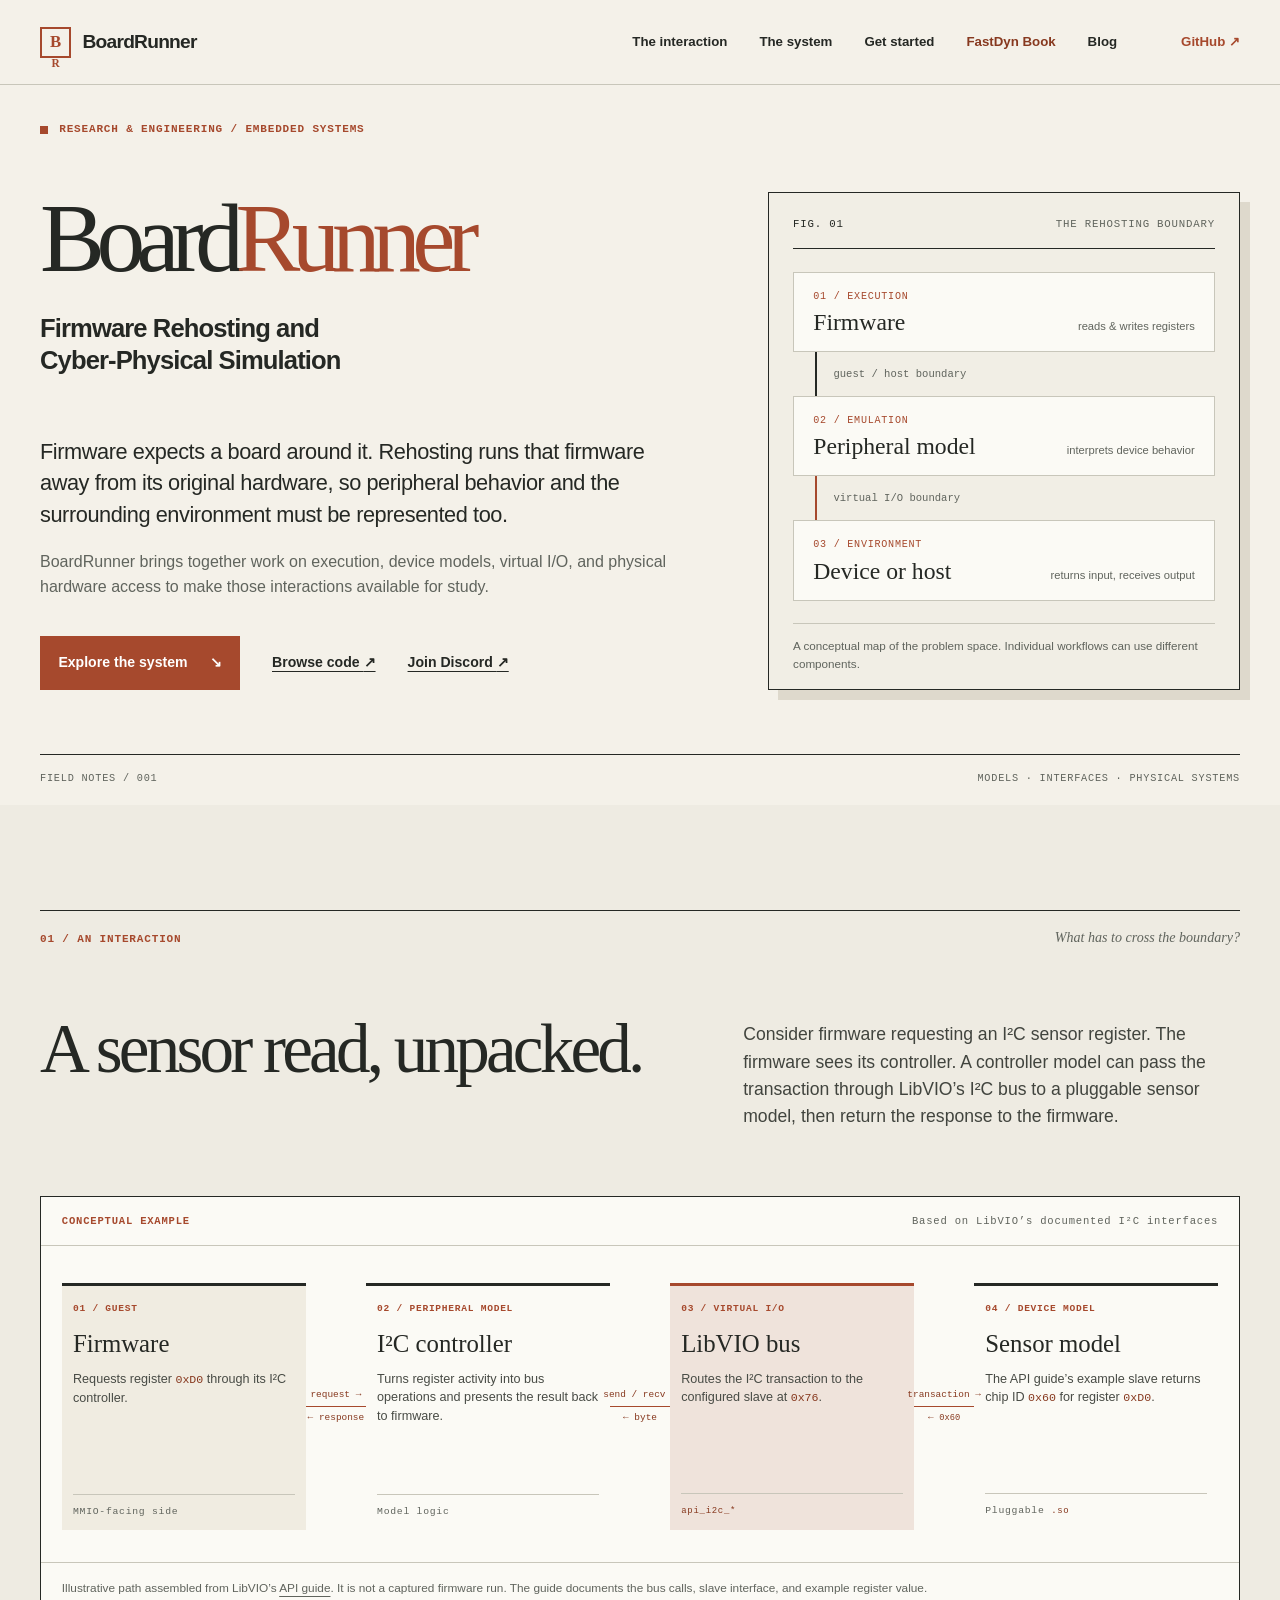
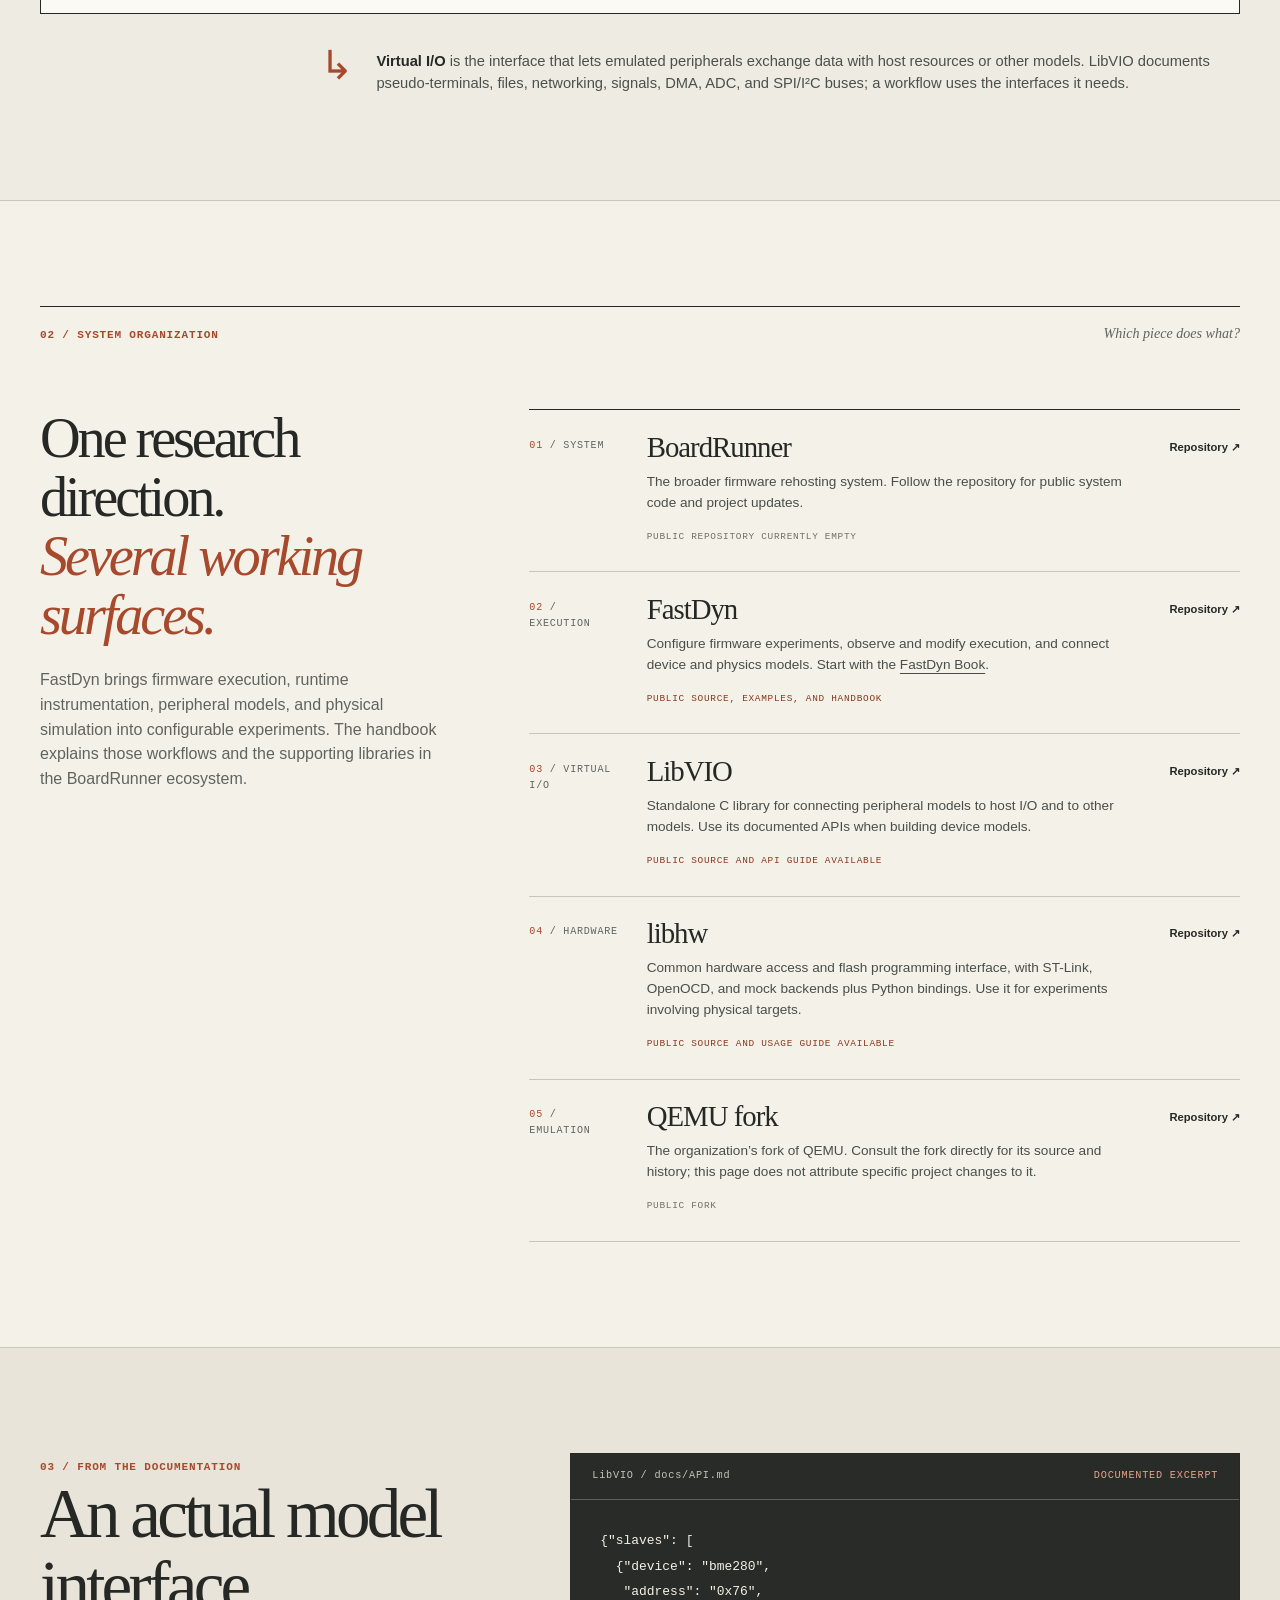
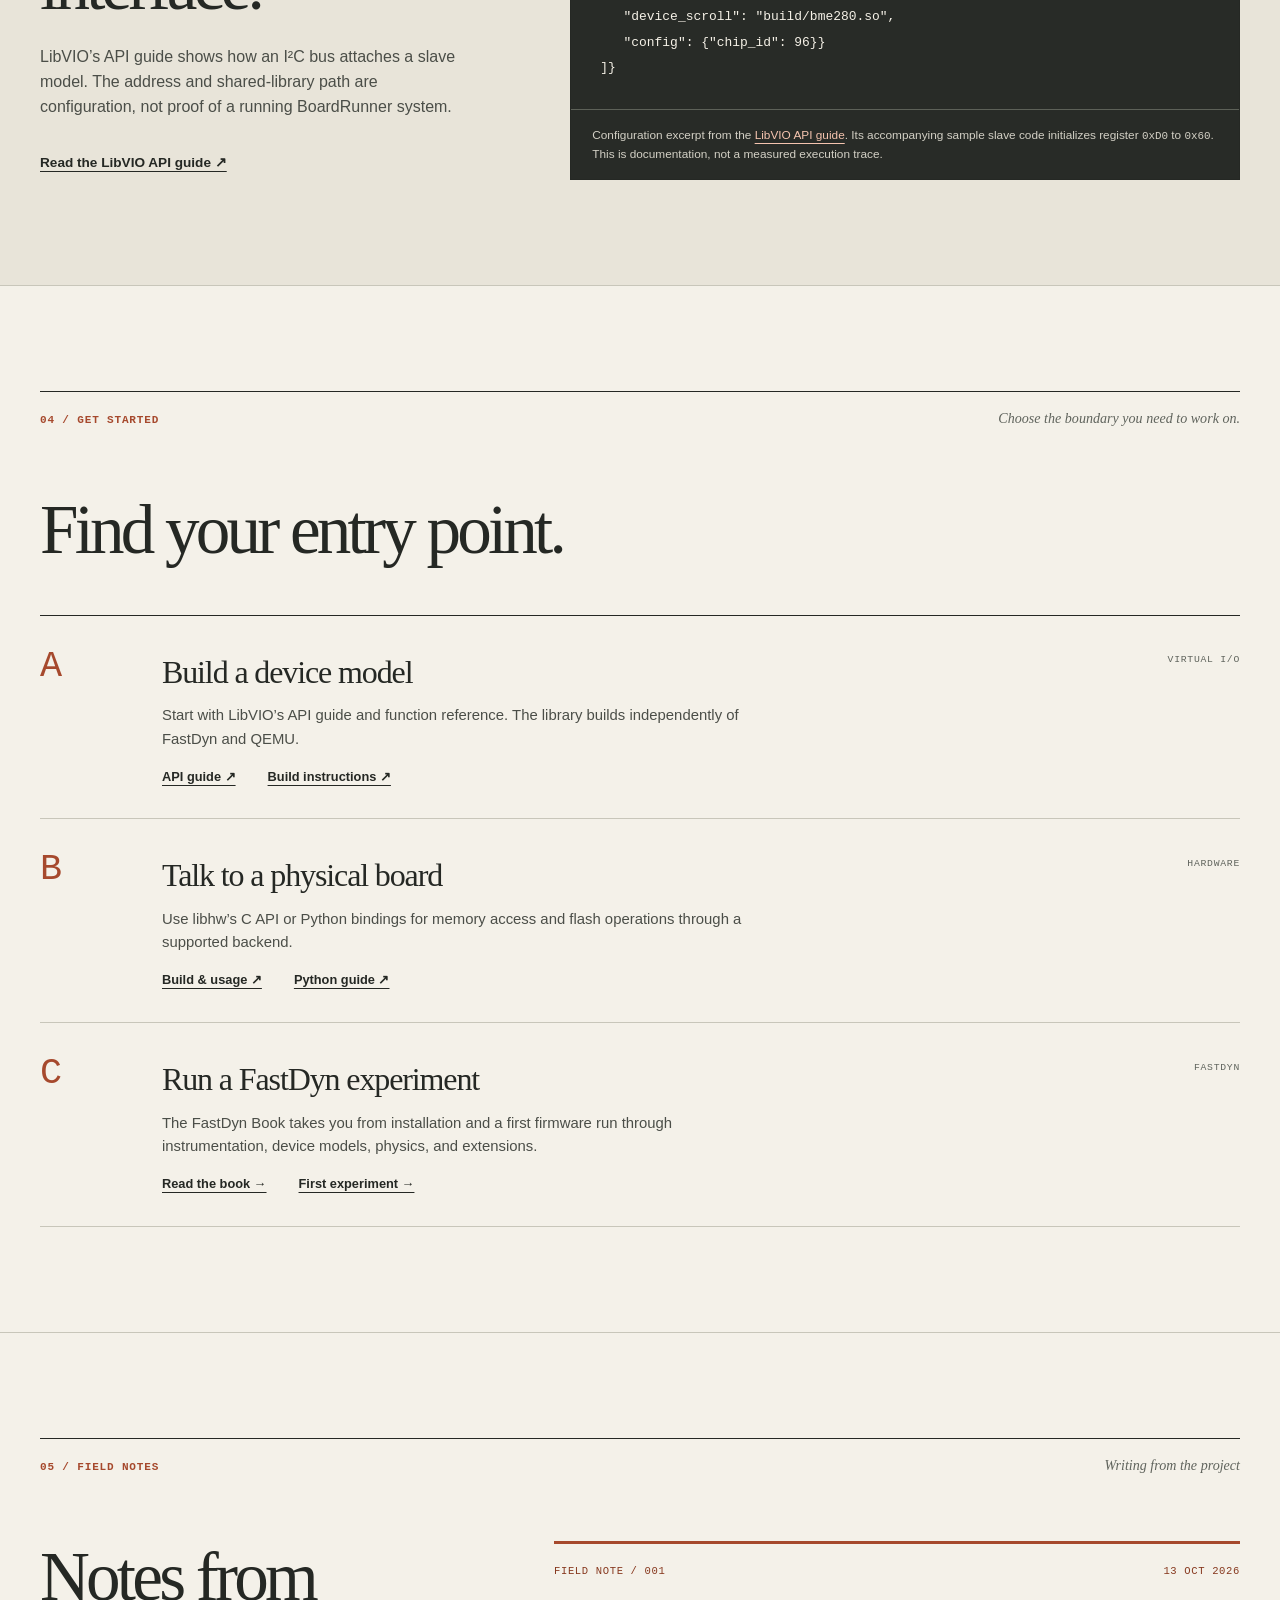
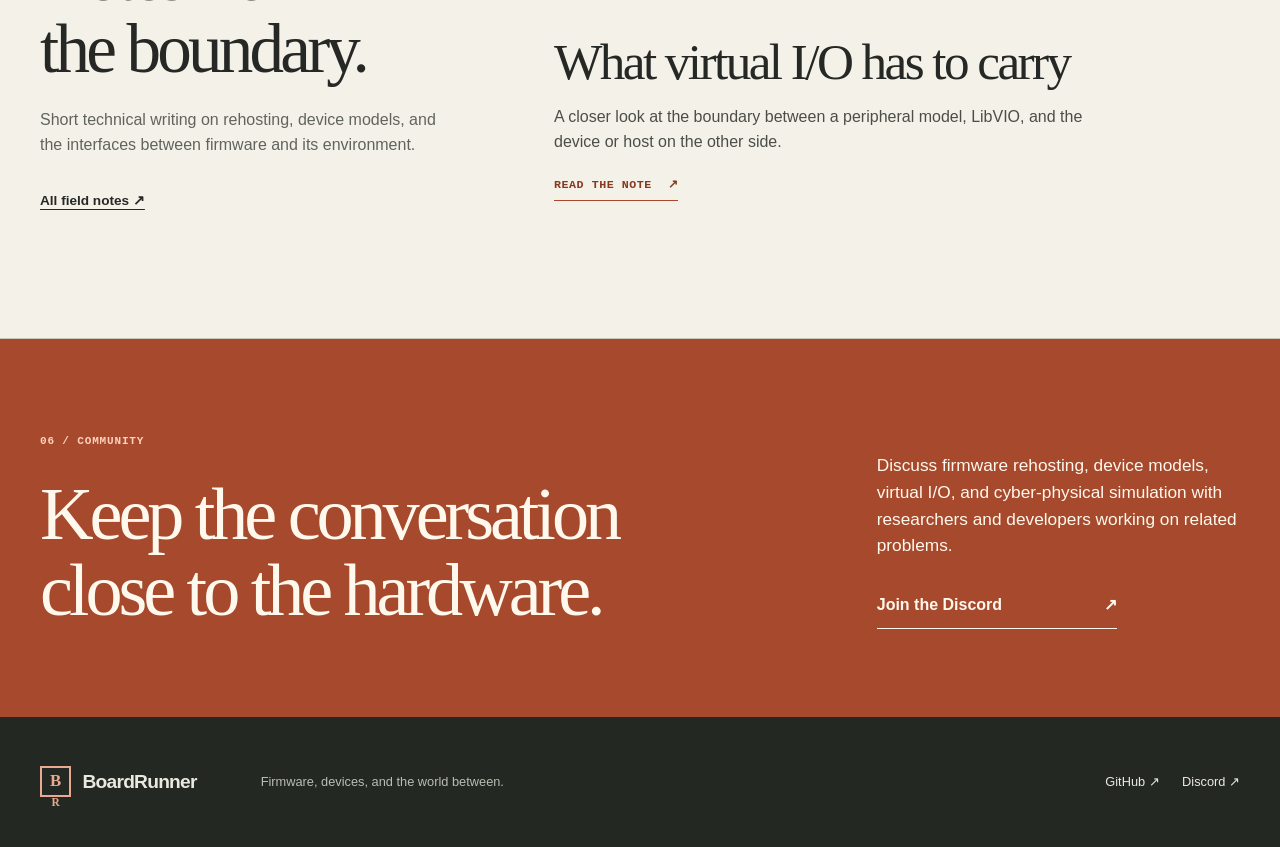
==== commit 089b226f: "Publish the FastDyn Book with mdBook and website navigation" ====
--- a/index.html
+++ b/index.html
@@ -15,7 +15,7 @@
   <header class="site-header">
     <div class="wrap header-inner">
       <a class="wordmark" href="#top" aria-label="BoardRunner, back to top"><span class="wordmark-mark" aria-hidden="true">B<span>R</span></span><span>BoardRunner</span></a>
-      <nav aria-label="Main navigation"><a href="#interaction">The interaction</a><a href="#system">The system</a><a href="#start">Get started</a><a href="./blog/">Blog</a></nav>
+      <nav aria-label="Main navigation"><a href="#interaction">The interaction</a><a href="#system">The system</a><a href="#start">Get started</a><a class="book-tab" href="./fastdyn/">FastDyn Book</a><a href="./blog/">Blog</a></nav>
       <a class="header-github" href="https://github.com/boardrunner2049">GitHub <span aria-hidden="true">↗</span></a>
     </div>
   </header>
@@ -68,10 +68,10 @@
       <div class="wrap">
         <div class="section-head"><span class="eyebrow">02 / SYSTEM ORGANIZATION</span><p>Which piece does what?</p></div>
         <div class="system-layout">
-          <div class="system-heading"><h2 id="system-title">One research direction.<br><em>Several working surfaces.</em></h2><p>The public repositories expose supporting libraries and a QEMU fork. BoardRunner and FastDyn identify the broader system and execution engine, but their public repositories currently contain no implementation files.</p></div>
+          <div class="system-heading"><h2 id="system-title">One research direction.<br><em>Several working surfaces.</em></h2><p>FastDyn brings firmware execution, runtime instrumentation, peripheral models, and physical simulation into configurable experiments. The handbook explains those workflows and the supporting libraries in the BoardRunner ecosystem.</p></div>
           <div class="component-list">
             <article class="component"><div class="component-id">01 <span>/ SYSTEM</span></div><div><h3>BoardRunner</h3><p>The broader firmware rehosting system. Follow the repository for public system code and project updates.</p><span class="availability">Public repository currently empty</span></div><a href="https://github.com/boardrunner2049/BoardRunner" aria-label="BoardRunner repository">Repository ↗</a></article>
-            <article class="component"><div class="component-id">02 <span>/ EXECUTION</span></div><div><h3>FastDyn</h3><p>Execution engine in the BoardRunner ecosystem. Follow its repository for public engine code.</p><span class="availability">Public repository currently empty</span></div><a href="https://github.com/boardrunner2049/FastDyn" aria-label="FastDyn repository">Repository ↗</a></article>
+            <article class="component"><div class="component-id">02 <span>/ EXECUTION</span></div><div><h3>FastDyn</h3><p>Configure firmware experiments, observe and modify execution, and connect device and physics models. Start with the <a href="./fastdyn/">FastDyn Book</a>.</p><span class="availability available">Public source, examples, and handbook</span></div><a href="https://github.com/boardrunner2049/FastDyn" aria-label="FastDyn repository">Repository ↗</a></article>
             <article class="component"><div class="component-id">03 <span>/ VIRTUAL I/O</span></div><div><h3>LibVIO</h3><p>Standalone C library for connecting peripheral models to host I/O and to other models. Use its documented APIs when building device models.</p><span class="availability available">Public source and API guide available</span></div><a href="https://github.com/boardrunner2049/LibVIO" aria-label="LibVIO repository">Repository ↗</a></article>
             <article class="component"><div class="component-id">04 <span>/ HARDWARE</span></div><div><h3>libhw</h3><p>Common hardware access and flash programming interface, with ST-Link, OpenOCD, and mock backends plus Python bindings. Use it for experiments involving physical targets.</p><span class="availability available">Public source and usage guide available</span></div><a href="https://github.com/boardrunner2049/libhw" aria-label="libhw repository">Repository ↗</a></article>
             <article class="component"><div class="component-id">05 <span>/ EMULATION</span></div><div><h3>QEMU fork</h3><p>The organization’s fork of QEMU. Consult the fork directly for its source and history; this page does not attribute specific project changes to it.</p><span class="availability">Public fork</span></div><a href="https://github.com/boardrunner2049/qemu" aria-label="QEMU fork repository">Repository ↗</a></article>
@@ -97,7 +97,7 @@
         <div class="start-list">
           <article><span class="start-num">A</span><div><h3>Build a device model</h3><p>Start with LibVIO’s API guide and function reference. The library builds independently of FastDyn and QEMU.</p><div class="start-links"><a href="https://github.com/boardrunner2049/LibVIO/blob/main/docs/API.md">API guide ↗</a><a href="https://github.com/boardrunner2049/LibVIO/blob/main/README.md#build">Build instructions ↗</a></div></div><span class="start-tag">VIRTUAL I/O</span></article>
           <article><span class="start-num">B</span><div><h3>Talk to a physical board</h3><p>Use libhw’s C API or Python bindings for memory access and flash operations through a supported backend.</p><div class="start-links"><a href="https://github.com/boardrunner2049/libhw/blob/main/README.md#building-the-project">Build &amp; usage ↗</a><a href="https://github.com/boardrunner2049/libhw/blob/main/utils/python/README.md">Python guide ↗</a></div></div><span class="start-tag">HARDWARE</span></article>
-          <article><span class="start-num">C</span><div><h3>Follow the broader system</h3><p>Watch the BoardRunner and FastDyn repositories for future public implementation and documentation.</p><div class="start-links"><a href="https://github.com/boardrunner2049/BoardRunner">BoardRunner ↗</a><a href="https://github.com/boardrunner2049/FastDyn">FastDyn ↗</a></div></div><span class="start-tag">RESEARCH</span></article>
+          <article><span class="start-num">C</span><div><h3>Run a FastDyn experiment</h3><p>The FastDyn Book takes you from installation and a first firmware run through instrumentation, device models, physics, and extensions.</p><div class="start-links"><a href="./fastdyn/">Read the book →</a><a href="./fastdyn/getting-started/first-run.html">First experiment →</a></div></div><span class="start-tag">FASTDYN</span></article>
         </div>
       </div>
     </section>
--- a/styles.css
+++ b/styles.css
@@ -15,6 +15,9 @@
 .wordmark-mark span{font-size:.68em;align-self:end;margin-bottom:.25em}
 nav{display:flex;gap:clamp(1rem,2.5vw,2.8rem);margin-left:auto}
 nav a,.header-github{font-size:.83rem;text-decoration:none;font-weight:700}
+.site-header nav{flex-wrap:wrap}
+.site-header nav .book-tab{color:var(--accent-dark)}
+.site-header nav a[aria-current]{text-decoration:underline;text-underline-offset:6px}
 .header-github{margin-left:2rem;color:var(--accent)}
 .hero{padding-top:36px}
 .hero-kicker,.eyebrow,.hero-footer,.figure-index,.schema-num,.node-number,.node-foot,.component-id,.availability,.start-num,.start-tag,.figure-topline,.code-header{font-family:"SFMono-Regular",Consolas,"Liberation Mono",monospace;letter-spacing:.075em}
